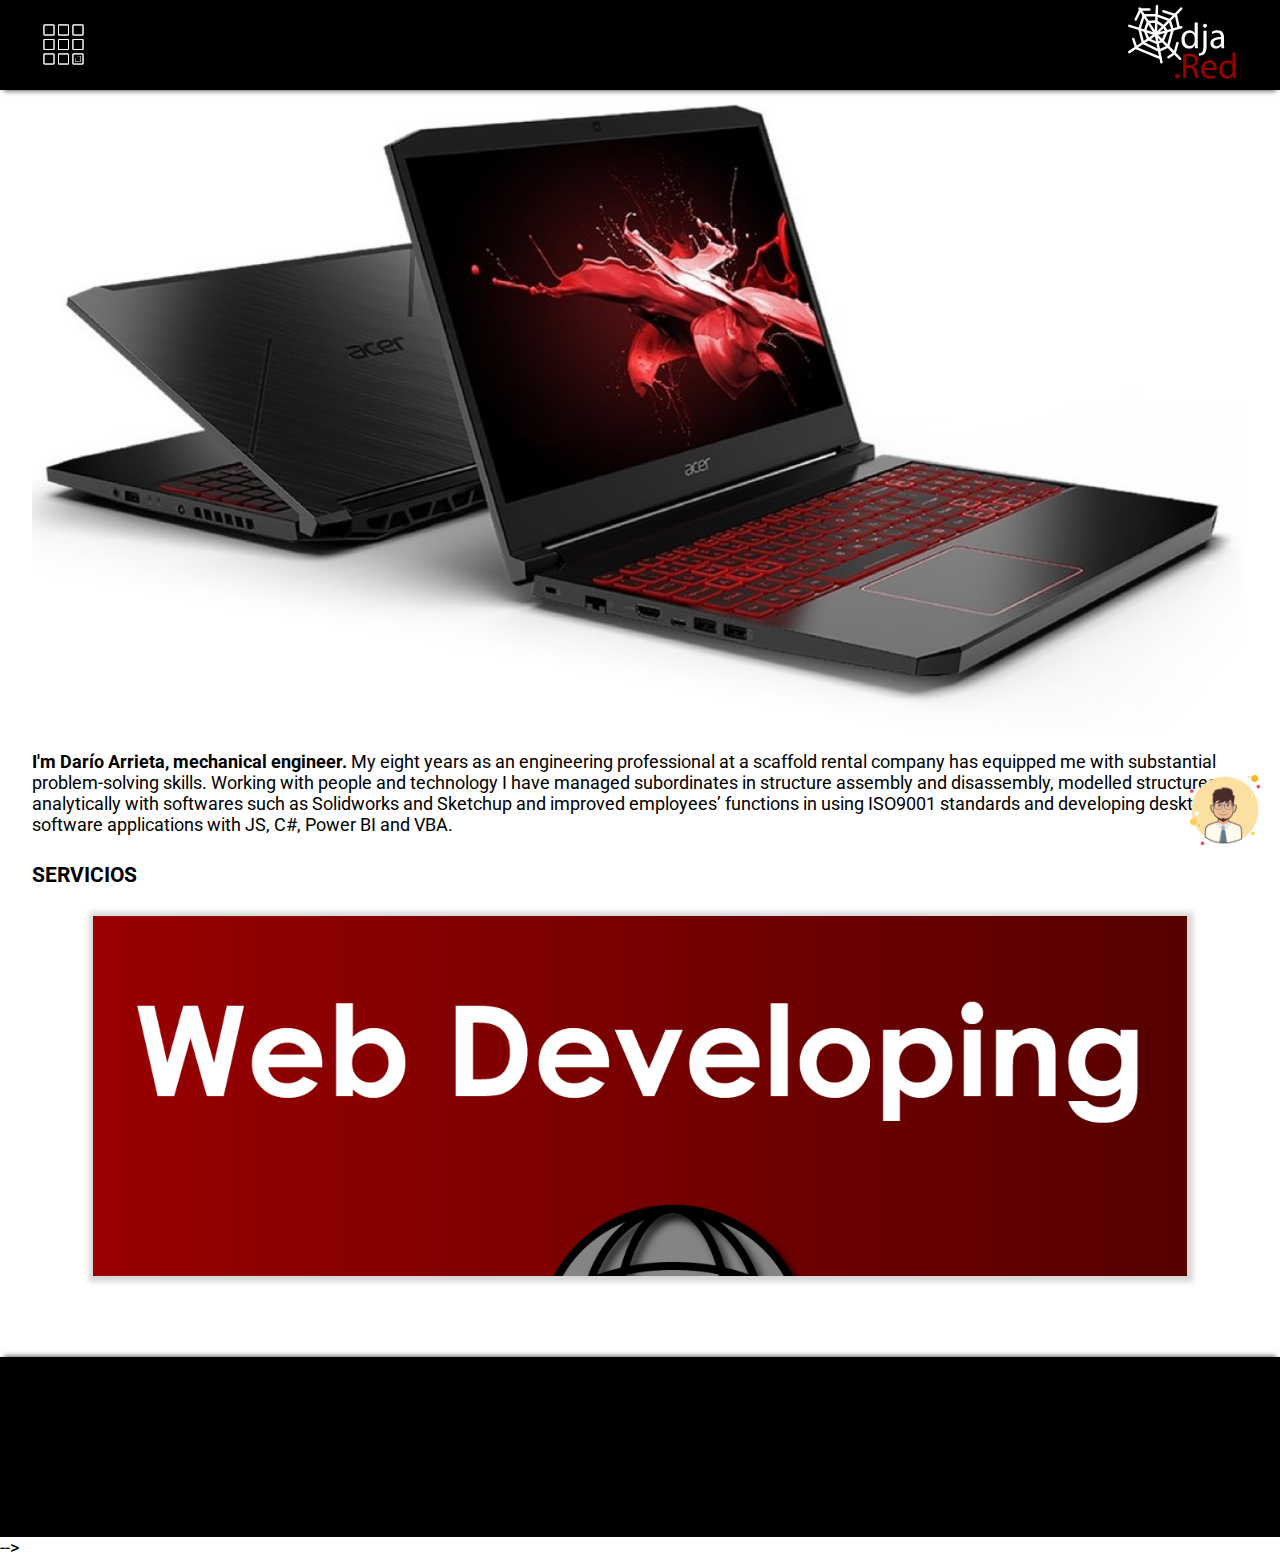
==== index.html @ 8a79e8d4 "me di cuenta que master si esta funcionando bien. Voy a dejar esta hasta aca por ahora" ====
﻿<!DOCTYPE html>
<html lang="en">
<head>
    <meta charset="UTF-8">
    <meta name="viewport" content="width=device-width, initial-scale=1.0">
    <title>Dja.Red</title>
    <!-- favicon -->
    <link rel="shortcut icon" href="favicon.ico" type="image/x-icon">
    <!-- Google Font -->
    <link href="https://fonts.googleapis.com/css2?family=Roboto:ital,wght@0,100;0,300;0,400;0,500;0,700;1,100;1,300;1,400;1,500&display=swap" rel="stylesheet">
    <!-- css -->
    <link rel="stylesheet" href="./css/styles.css">
</head>
<body onmousedown="elemento(event)">
    <header>
        <div class="section">
            <div class="header--menuSandwitch">
                <a id="header--menuSandwitch" href="#"><img id='MenuSandwitch' class='header--menuSandwitch__img' src="./icon/menu_64px.png" alt=""></a>
            </div>
            <div class="header--menuHorizontal">
                <lu class="header--lu">
                    <li class="item"><a href="" >Español</a></li>
                    <li class="item"><a href="" >Certificates</a></li>
                    <li class="item"><a href="" >Services</a></li>
                </lu>
            </div>
            <div class="header--logo">
                <a href="#">
                    <img class='header--logo__img' src="./img/LogoBlack.svg" alt="">
                </a>
            </div>
        </div>
        <div id="menuDesplegable" class="menuDesplegable">
            <lu class="header--lu">
                <li class="menuDesplegable--item"><a href="" >Español</a></li>
                <li class="menuDesplegable--item"><a href="" >Certificates</a></li>
                <li class="menuDesplegable--item"><a href="" >Services</a></li>
                <li class="menuDesplegable--item"><a href="" >Services</a></li>
            </lu>
        </div>
    </header>
    <main>
        <section class="hero">
            <div class='hero--img'>
                <img src="./img/Hero-img.jpg" alt="">
            </div>
            <div class="hero--parrafo">
                <p class="Hero-parrDj right-align">
                    <strong class="flow-text Hero-nameDJ">I'm Darío Arrieta, mechanical engineer. </strong>My eight years as an engineering professional at a scaffold rental company has equipped me with substantial problem-solving skills. Working with people and technology I have managed subordinates in structure assembly and disassembly, modelled structures analytically with softwares such as Solidworks and Sketchup and improved employees’ functions in using ISO9001 standards and developing desktop software applications with JS, C#, Power BI and VBA.
                </p>
            </div>
        </section>

        <div class="services">
            <div class="title">
                <div class="service--title__decoration"></div>
                <h3>SERVICIOS</h3>
                <div class="services--container">
                    <div class="card">
                        <div id='card--principal1' class="card--principal">
                            <img id='card--principal__img' class="card--principal__img" src="./img/1.png" alt="">
                            <p id='card--principal__text' class="card--principal__text">Everything you need for your company. Email, domain, hosting, UX and UI desing and more... Pay per month. </p>
                        </div>
                        <div  class="card--secundario">
                            <span class="card--secundario__title">Web Developing</span>
                            <p id='card--secundario__p' >Don't worrie about what a domain, hosting, branding or UX desing is. You only need to know that Dja.Red is going to do everithing you need until you have an email name@company.com and professional website with 3 changes allowed per month. <br> <br> <strong class="flow-text">Just $100 USD per month.</strong> </p>
                            <br> <a target="_blank" href="http://fallprosystem.com.co/">Ex: Fallpro System</a>
                            <br> <a target="_blank" href="https://djarrieta.github.io/Games-Simon-says/">Ex: Dja Games</a>
                        </div>
                    </div>


                </div>
            </div>
            
        </div>
        <a id="floatingButton" class="floatingButton" href="#"><img id='BotonFlotante' src="./icon/administrator_male_50px.png" alt=""></a>
        <div id="menuFlotante" class="menuFlotante">
            <a target='_blank' href="https://www.linkedin.com/in/dario-jose-arrieta-deavila-ba49307b/">
                <img class='menuFlotante__img' src="./icon/linkedin_60px.png" alt="">
            </a> 
            <a target='_blank' href="https://github.com/Djarrieta/">
                <img class='menuFlotante__img' src="./icon/github_64px.png" alt="">
            </a>
            <a target='_blank' href="https://wa.me/573008718217">
                <img class='menuFlotante__img' src="./icon/whatsapp_80px.png" alt="">
            </a>
        </div>
    </main>

 
    <footer>

    </footer>
    <!-- Local -->
    <script src="/js/js.js"></script>
</body>
</html>


<!-- 
<!DOCTYPE html>
<html lang="es">
    <head>
        <title>Dja.Red</title>
        <!-- avoid letter small on small devices 
        <meta name="viewport" content="width=device-width, initial-scale=1">
        <link rel="shortcut icon" href="/img/FavIcon.svg" type="image/x-icon">
        <meta charset="UTM-8"/>
        <!-- favicon 
        <link rel="shortcut icon" href="favicon.ico" type="image/x-icon">
        <!--Import Google Icon Font
        <link href="https://fonts.googleapis.com/icon?family=Material+Icons" rel="stylesheet">
        <!--CSS  
        <link rel="stylesheet" href="https://cdnjs.cloudflare.com/ajax/libs/materialize/1.0.0/css/materialize.min.css">
        <link rel="stylesheet" href="./css/styles.css">
    </head>
    <body>
        <main container>
            <!-- header 
            <nav class="headerDj black">
                <div class="nav-wrapper container">
                    
                    <a href="https://dja.red/" class="brand-logo right  waves-effect waves-light"><img src="/img/LogoBlack.svg" alt="Logo Dja.Red"></a>
                    <a href="#" data-target="mobile-demo" class="sidenav-trigger left valign-wrapper"><i class="material-icons">menu</i></a>
                    <ul class="ulDj left hide-on-med-and-down">
                        <li><a class="valign-wrapper waves-effect waves-light" href="#">Español</a></li>
                        <li><a class="valign-wrapper waves-effect waves-light" href="#services">Services</a></li>
                        <li><a class="valign-wrapper waves-effect waves-light" target="_blank" href="/pages/certificates.html">Certificates</a></li>
                        <li><a class="valign-wrapper waves-effect waves-light" href="#contact">Contact</a></li>
                        <li><a class="valign-wrapper waves-effect waves-light" target="_blank" href="/docs/CV - Dario 2020 EN.pdf">HV</a></li>
                    </ul>

                </div>  
            </nav>
            <!-- sidebar 
            <ul class="sidenav left" id="mobile-demo">
                <li><a href="#">Español</a></li>
                <li><a href="#services">Services</a></li>
                <li><a target="_blank" href="/pages/certificates.html">Certificates</a></li>
                <li><a href="#contact">Contact</a></li>
                <li><a target="_blank" href="/docs/CV - Dario 2020 EN.pdf">HV</a></li>
            </ul>
            <!--action button
            <div class="fixed-action-btn toolbar">
                <a class="btnDJ btn-floating btn-large">
                <i class="large material-icons">contact_mail</i>
                </a>
                <ul class="black">
                    <!-- GitHub 
                    <li><a target="_blank" href="https://github.com/Djarrieta/" class="btn-floating"><i><img class="btn-ul-DJ" src="/img/github_32px.png" alt="WhatsApp"></i></a></li>
                    <!-- LinkedIn 
                    <li><a target="_blank" href="https://www.linkedin.com/in/dario-jose-arrieta-deavila-ba49307b/" class="btn-floating"><i><img class="btn-ul-DJ" src="/img/linkedin_circled_30px.png" alt="WhatsApp"></i></a></li>
                    <!-- Torre 
                    <li><a target="_blank" href="https://bio.torre.co/es/dariojosearrieta" class="btn-floating"><i><img class="btn-ul-DJ" src="/img/Torre_32px.png" alt="WhatsApp"></i></a></li>
                    <!-- WhatsApp 
                    <li><a target="_blank" href="https://wa.me/573008718217" class="btn-floating"><i><img class="btn-ul-DJ" src="/img/whatsapp_32px.png" alt="WhatsApp"></i></a></li>
                    <!-- back 
                    <li ><a href="#" class="btn-floating"><i class="material-icons">contact_mail</i></a></li>
                </ul>
            </div>
            <!-- hero 
            <div class="container">
                <div class="row section">
                    <div class="col s12 m12 l6 center-aling ">
                        <img class="responsive-img imgDj" src="./img/Hero-img.jpg" alt="">  
                    </div>
                    <div class="col s12 m12 l6 center-aling">
                        <p class="Hero-parrDj right-align">
                            <strong class="flow-text Hero-nameDJ">I'm Darío Arrieta, mechanical engineer.</strong>  <br><br> My eight years as an engineering professional at a scaffold rental company has equipped me with substantial problem-solving skills. Working with people and technology I have managed subordinates in structure assembly and disassembly, modelled structures analytically with softwares such as Solidworks and Sketchup and improved employees’ functions in using ISO9001 standards and developing desktop software applications with JS, C#, Power BI and VBA.
                        </p> 
                    </div>
                </div>
            </div>
            <!-- services 
            <div class="container">
                <blockquote><H4>SERVICES</H4></blockquote>
                <div class="row">
                    <!-- Web Developing 
                    <div class="col s12 m12 l4">
                        <div class="card hoverable">
                            <div class="card-image waves-effect waves-block waves-light">
                              <img class="activator" src="/img/1.png">
                               <p class="container" >Everything you need for your company. Email, domain, hosting, UX and UI desing and more... Pay per month. </p>
                            </div>  
                            <div class="card-content">
                              <p></p>
                            </div>
                            <div class="card-reveal">
                              <span class="card-title grey-text text-darken-4">Web Developing<i class="material-icons right">close</i></span>
                              <p>Don't worrie about what a domain, hosting, branding or UX desing is. You only need to know that Dja.Red is going to do everithing you need until you have an email name@company.com and professional website with 3 changes allowed per month. <br> <br> <strong class="flow-text">Just $100 USD per month.</strong> </p>
                              <br> <a target="_blank" href="http://fallprosystem.com.co/">Ex: Fallpro System</a>
                              <br> <a target="_blank" href="https://djarrieta.github.io/Games-Simon-says/">Ex: Dja Games</a>
                            </div>
                        </div>
                    </div>
                    <!-- Data Analysis 
                    <div class="col s12 m12 l4">
                        <div class="card hoverable">
                            <div class="card-image waves-effect waves-block waves-light">
                              <img class="activator" src="/img/2.png">
                               <p class="container" >Make decitions at time analysing the data of your company anywhere in your phone or laptop. </p>
                            </div>  
                            <div class="card-content">
                              <p></p>
                            </div>
                            <div class="card-reveal">
                              <span class="card-title grey-text text-darken-4">Data Analysis<i class="material-icons right">close</i></span>
                              <p>Make decitions at time analysing the data of your company anywhere in your phone or laptop. Data models by cloud, reports online. You don't need Power BI account, you don't even need to know what Power BI is, you just are going to give us access to your data base, and we will recibe data analysis like <a target="_blank" href="https://app.powerbi.com/view?r=eyJrIjoiMWQwOTg1YjYtZDJiYi00MDIwLTg0ZjUtNTAwNjgxY2JjYmI2IiwidCI6ImExZDY2YTExLTY1YWUtNDkwYy1iNDgzLTViZTM5NjI1NjE1OSJ9">this.</a><br> <br> <strong class="flow-text">Just $100 USD per month per dashboard.</strong> </p>
                              <br> <a target="_blank" href="https://app.powerbi.com/view?r=eyJrIjoiMWQwOTg1YjYtZDJiYi00MDIwLTg0ZjUtNTAwNjgxY2JjYmI2IiwidCI6ImExZDY2YTExLTY1YWUtNDkwYy1iNDgzLTViZTM5NjI1NjE1OSJ9">Ex: Power BI Analysis</a>
                            </div>
                        </div>
                    </div>
                    <!-- Desktop Applications 
                    <div class="col s12 m12 l4">
                        <div class="card hoverable">
                            <div class="card-image waves-effect waves-block waves-light">
                              <img class="activator" src="/img/3.png">
                               <p class="container" >Improve your employees functions by using multi-users, easy to use desktop and not expensives applications.</p>
                            </div>  
                            <div class="card-content">
                              <p></p>
                            </div>
                            <div class="card-reveal">
                                <span class="card-title grey-text text-darken-4">Desktop Applications<i class="material-icons right">close</i></span>
                                <p>Improve your employees functions by using multi-users, easy to use desktop and not expensives applications. <br> <br> <strong class="flow-text">Just $100 USD per month.</strong> </p>
                                <br> <a target="_blank" href="https://www.youtube.com/watch?v=NgOYpthzlAc">Ex: MTTO-SOFT APPLICATION</a>
                            </div>
                        </div>
                    </div>
                </div>
            </div>
        </main>
        <!-- Footer 
        <footer id="contact" class="page-footer grey darken-3 z-depth-2">
            <div class="container">
              <div class="row">
                  <!-- formulario 
                <div class="col l4 s12">
                    <h5 class="white-text">Let's do something together!</h5>

                </div>
                <!-- Contacto 
                <div class="col l6 offset-l2 s12">
                    <h5 class="white-text">Contact</h5>
                    <div class="row">
                        <div class="col s6">
                            <a target="_blank" href="https://wa.me/573008718217" ><i class="valign-wrapper white-text"><img class="btn-ul-DJ" src="/img/whatsapp_32px.png" alt="Telefono">(+57)300 871 8217</i></a>
                        </div>
                        <div class="col s6">
                            <a target="_blank" href="https://github.com/Djarrieta/"><i class="valign-wrapper white-text"><img class="btn-ul-DJ" src="/img/github_32px.png" alt="GitHub">GItHub</i></a>
                        </div>
                        <div class="col s6">
                            <a target="_blank" href="https://www.linkedin.com/in/dario-jose-arrieta-deavila-ba49307b/"><i class="valign-wrapper white-text"><img class="btn-ul-DJ" src="/img/linkedin_circled_30px.png" alt="LinkedIn">LinkedIn</i></a>
                        </div>
                        <div class="col s6">
                            <a target="_blank" href="https://bio.torre.co/es/dariojosearrieta"><i class="valign-wrapper white-text"><img class="btn-ul-DJ" src="/img/Torre_32px.png" alt="Torre.co">Torre.co</i></a></div>
                        <div class="col s6">
                            <a target="_blank" href="https://www.instagram.com/djarrietad/"><i class="valign-wrapper white-text"><img class="btn-ul-DJ" src="/img/instagram_old_26px.png" alt="Instagram">Instagram</i></a>
                        </div>
                        <div class="col s6">
                            <a target="_blank" href="https://twitter.com/DaroArrieta1"><i class="valign-wrapper white-text"><img class="btn-ul-DJ" src="/img/twitter_26px.png" alt="Twitter">Twitter</i></a></div>
                        <div class="col s6">
                            <a target="_blank" href="https://www.facebook.com/Djarrieta"><i class="valign-wrapper white-text"><img class="btn-ul-DJ" src="/img/facebook_old_32px.png" alt="Facebook">Facebook</i></a>
                        </div>
                        <div class="col s6">
                            <a target="_blank" href="https://www.youtube.com/channel/UC6nZdwHrNtNUeKUFjqcB-1Q?view_as=subscriber"><i class="valign-wrapper white-text"><img class="btn-ul-DJ" src="/img/YouTube_30px.png" alt="Youtube">YouTube</i></a>
                        </div>
                    </div>
                </div>
              </div>    
            </div>
            <div class="footer-copyright black">
              <div class="container">
              © 2020 Dja.Red. All rights reserved.
              </div>
            </div>
        </footer>
        <!-- Materialize Compiled and minified JavaScript 
        <script src="https://cdnjs.cloudflare.com/ajax/libs/materialize/1.0.0/js/materialize.min.js"></script>
        <!-- https://www.smtpjs.com/ 
        <script src="https://smtpjs.com/v3/smtp.js"></script>
        <!-- sweet alert 
        <script src="https://unpkg.com/sweetalert/dist/sweetalert.min.js"></script>
        <!-- Local 
        <script src="/js/js.js"></script>
        <!-- jquery 
        <script type="text/javascript" src="https://code.jquery.com/jquery-3.2.1.min.js"></script>
    </body>
</html>

-->





 -->
---- css/styles.css ----
body {
    display: flex;
    min-height: 100vh;
    flex-direction: column;
    padding: 0;
    margin: 0;
    background-color: rg b(230, 230, 230);
    font-family: 'Roboto', sans-serif;
    font-size: 2vh;
    overflow-x: hidden;
}
main{
    display: flex;
    flex-direction: column;
    flex: 1 0 auto;
    width: 100vw;
    align-items: center;
}
footer{
    height: 20vh;
    width: 100vw;
    background-color: black;
    box-shadow: 0px -5px 5px -4px rgba(89,89,89,1);
}
header{
    height:10vh;
    background-color: black;
    display: flex;
    justify-content: center;
    box-shadow: 0px 5px 5px -4px rgba(89,89,89,1);
}
.section{
    width: 95%;
    height: 100%;
    display: flex;
    justify-content: space-between;
}
.header--menuSandwitch{
    height: inherit;
    transform: rotate(-180deg);
}
.header--menuSandwitch a {
    height: inherit;
    display: flex;
    align-items: center;
}
.header--menuSandwitch__img{
    height: 70%;
}
.header--languaje{
    color: white;
    display: flex;
    align-items: center;
}
.header--menuHorizontal{
    display: none;
}
.header--logo{
    height: inherit;
}
.header--logo a{
    height: inherit;
}
.header--logo__img{
    height: 90%;
}
.header--lu{
    list-style: none;
}
.header--lu li a{
    text-decoration: none;
    color: rgb(221, 221, 221);;
}
/* ANIMACION LATERAL */
    .menuDesplegable{
        position: absolute;
        top: 10vh;
        left: -100vw;
        background-image: linear-gradient(to right,rgba(70, 5, 5, 0.9),rgba(102, 0, 0, 0.9));
        /*background-color: rgba(155,0,0,0.9);*/
        padding: 10px;
        font-size: 3vh;
        transition: 0.5s;
        height: auto;
        box-shadow: 0px 25px 0px -20px rgba(89,89,89,1);
    }
    .menuDesplegable--item{
        border-bottom:0.1vh solid rgba(102, 0, 0, 0.9);
        height: 6vh;
        display: flex;
        align-items: center;
    }
    .menuDesplegableShow{
        left: 0;
        transition: 0.5s;
    }
/*ANIMACION BOTON FLOTANTE*/
    .floatingButton{
        position: fixed;
        bottom: 5vh;
        right: 10px;
        display: flex;
        z-index: 1;
    }
    .floatingButton img {
        width: 10vh;
    }
    .floatingButtonHide{
        display: none;
    }
    .menuFlotante{
        height: 8vh;
        width: 100vw;
        position: fixed;
        background-color: black;
        bottom: 5vh;
        left: 100vw;
        transition: 0.5s;
        display: flex;
        align-items: center;
        justify-content: space-around;
    }
    .menuFlotanteShow{
        left: 0;
        transition: 0.5s;
    }
    .menuFlotante a{
        height: inherit;
    }
    .menuFlotante__img{
        height: 90%;
    }
/**/
.hero{
    padding-top: 1vh;
    width: 95vw;
}
.hero--img{
    width: 100%;
    height: 50%;
}
.hero--img img{
    width: 100%;
}
.hero--parrafo{
    width: 100%;
}
.services{
    padding-top: 1vh;
    width: 95vw;
    height: 55vh;
}
.title{
    display: flex;
    flex-direction: column;
    
}
.title h3{
    height: 3vh;
    margin: 0;
    width: 95vw;
}
.service--title__decoration{
    width: .5vw;
    background-color: rgb(102, 0, 0);
    margin-right: 1vw;
}
.services--container{
    width: 95vw;
    display: flex;
    justify-content: center;
    padding-top: 3vh;
}
.card{
    width: 90%;
    box-shadow:  1px 1px 5px 5px rgba(125,125,125,.3);
    overflow: hidden;
    height: 40vh;
    margin: 0 3vh;
}
.card img{
    width: 100%;
}
.card--principal{
    height: 50vh;
    display: block;
    text-align: center;
    overflow: hidden;
}
.card--secundario{
    padding: 3vh 3vw;
    text-align: center;
}
.hideCard--principal{
    height:0;
    transition: 1s;
}
.services--container{
    display: flex;
    flex-direction: column;
    align-items: center;
}
.card--secundario__title{
    font-size: 5vh;
}
.card--secundario p{
    font-size: 2vh; 
}
.card--secundario strong{
    font-size: 3vh; 
}
---- css/styles.css ----
body {
    display: flex;
    min-height: 100vh;
    flex-direction: column;
    padding: 0;
    margin: 0;
    background-color: rg b(230, 230, 230);
    font-family: 'Roboto', sans-serif;
    font-size: 2vh;
    overflow-x: hidden;
}
main{
    display: flex;
    flex-direction: column;
    flex: 1 0 auto;
    width: 100vw;
    align-items: center;
}
footer{
    height: 20vh;
    width: 100vw;
    background-color: black;
    box-shadow: 0px -5px 5px -4px rgba(89,89,89,1);
}
header{
    height:10vh;
    background-color: black;
    display: flex;
    justify-content: center;
    box-shadow: 0px 5px 5px -4px rgba(89,89,89,1);
}
.section{
    width: 95%;
    height: 100%;
    display: flex;
    justify-content: space-between;
}
.header--menuSandwitch{
    height: inherit;
    transform: rotate(-180deg);
}
.header--menuSandwitch a {
    height: inherit;
    display: flex;
    align-items: center;
}
.header--menuSandwitch__img{
    height: 70%;
}
.header--languaje{
    color: white;
    display: flex;
    align-items: center;
}
.header--menuHorizontal{
    display: none;
}
.header--logo{
    height: inherit;
}
.header--logo a{
    height: inherit;
}
.header--logo__img{
    height: 90%;
}
.header--lu{
    list-style: none;
}
.header--lu li a{
    text-decoration: none;
    color: rgb(221, 221, 221);;
}
/* ANIMACION LATERAL */
    .menuDesplegable{
        position: absolute;
        top: 10vh;
        left: -100vw;
        background-image: linear-gradient(to right,rgba(70, 5, 5, 0.9),rgba(102, 0, 0, 0.9));
        /*background-color: rgba(155,0,0,0.9);*/
        padding: 10px;
        font-size: 3vh;
        transition: 0.5s;
        height: auto;
        box-shadow: 0px 25px 0px -20px rgba(89,89,89,1);
    }
    .menuDesplegable--item{
        border-bottom:0.1vh solid rgba(102, 0, 0, 0.9);
        height: 6vh;
        display: flex;
        align-items: center;
    }
    .menuDesplegableShow{
        left: 0;
        transition: 0.5s;
    }
/*ANIMACION BOTON FLOTANTE*/
    .floatingButton{
        position: fixed;
        bottom: 5vh;
        right: 10px;
        display: flex;
        z-index: 1;
    }
    .floatingButton img {
        width: 10vh;
    }
    .floatingButtonHide{
        display: none;
    }
    .menuFlotante{
        height: 8vh;
        width: 100vw;
        position: fixed;
        background-color: black;
        bottom: 5vh;
        left: 100vw;
        transition: 0.5s;
        display: flex;
        align-items: center;
        justify-content: space-around;
    }
    .menuFlotanteShow{
        left: 0;
        transition: 0.5s;
    }
    .menuFlotante a{
        height: inherit;
    }
    .menuFlotante__img{
        height: 90%;
    }
/**/
.hero{
    padding-top: 1vh;
    width: 95vw;
}
.hero--img{
    width: 100%;
    height: 50%;
}
.hero--img img{
    width: 100%;
}
.hero--parrafo{
    width: 100%;
}
.services{
    padding-top: 1vh;
    width: 95vw;
    height: 55vh;
}
.title{
    display: flex;
    flex-direction: column;
    
}
.title h3{
    height: 3vh;
    margin: 0;
    width: 95vw;
}
.service--title__decoration{
    width: .5vw;
    background-color: rgb(102, 0, 0);
    margin-right: 1vw;
}
.services--container{
    width: 95vw;
    display: flex;
    justify-content: center;
    padding-top: 3vh;
}
.card{
    width: 90%;
    box-shadow:  1px 1px 5px 5px rgba(125,125,125,.3);
    overflow: hidden;
    height: 40vh;
    margin: 0 3vh;
}
.card img{
    width: 100%;
}
.card--principal{
    height: 50vh;
    display: block;
    text-align: center;
    overflow: hidden;
}
.card--secundario{
    padding: 3vh 3vw;
    text-align: center;
}
.hideCard--principal{
    height:0;
    transition: 1s;
}
.services--container{
    display: flex;
    flex-direction: column;
    align-items: center;
}
.card--secundario__title{
    font-size: 5vh;
}
.card--secundario p{
    font-size: 2vh; 
}
.card--secundario strong{
    font-size: 3vh; 
}
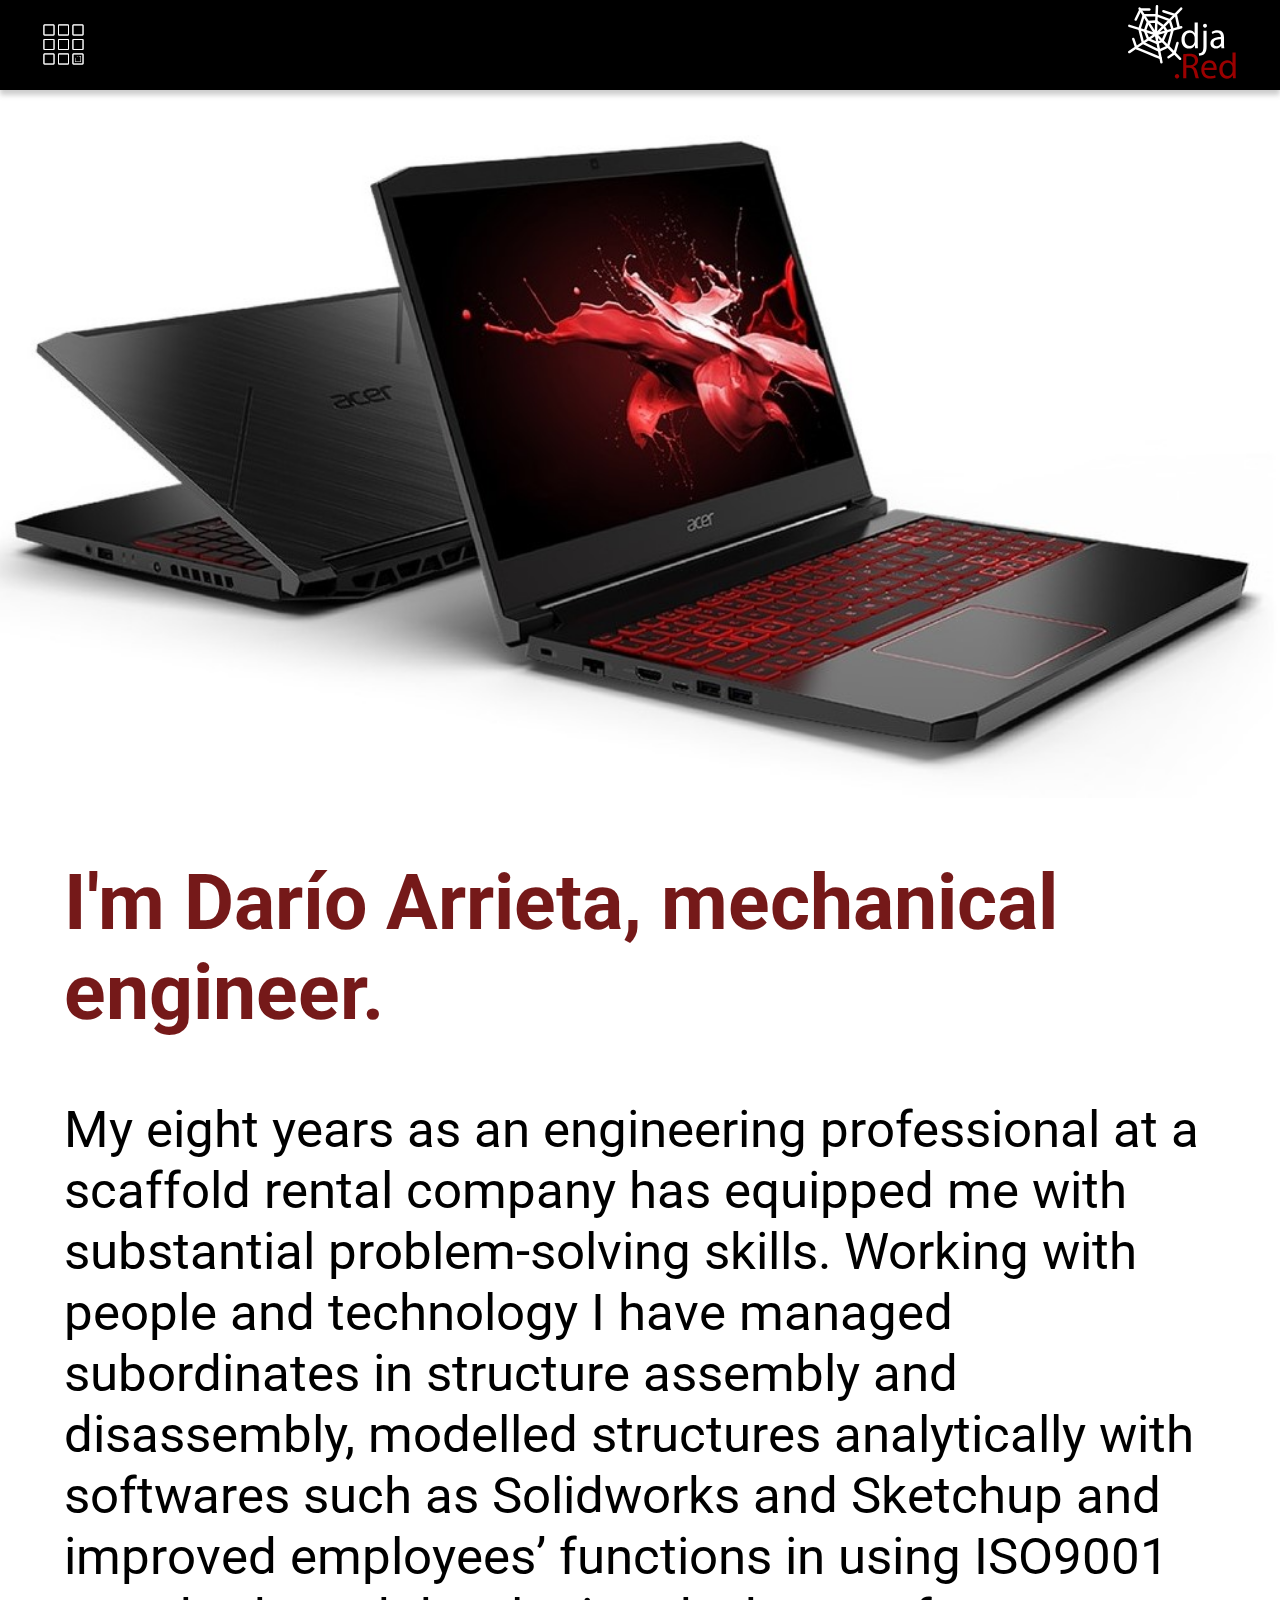
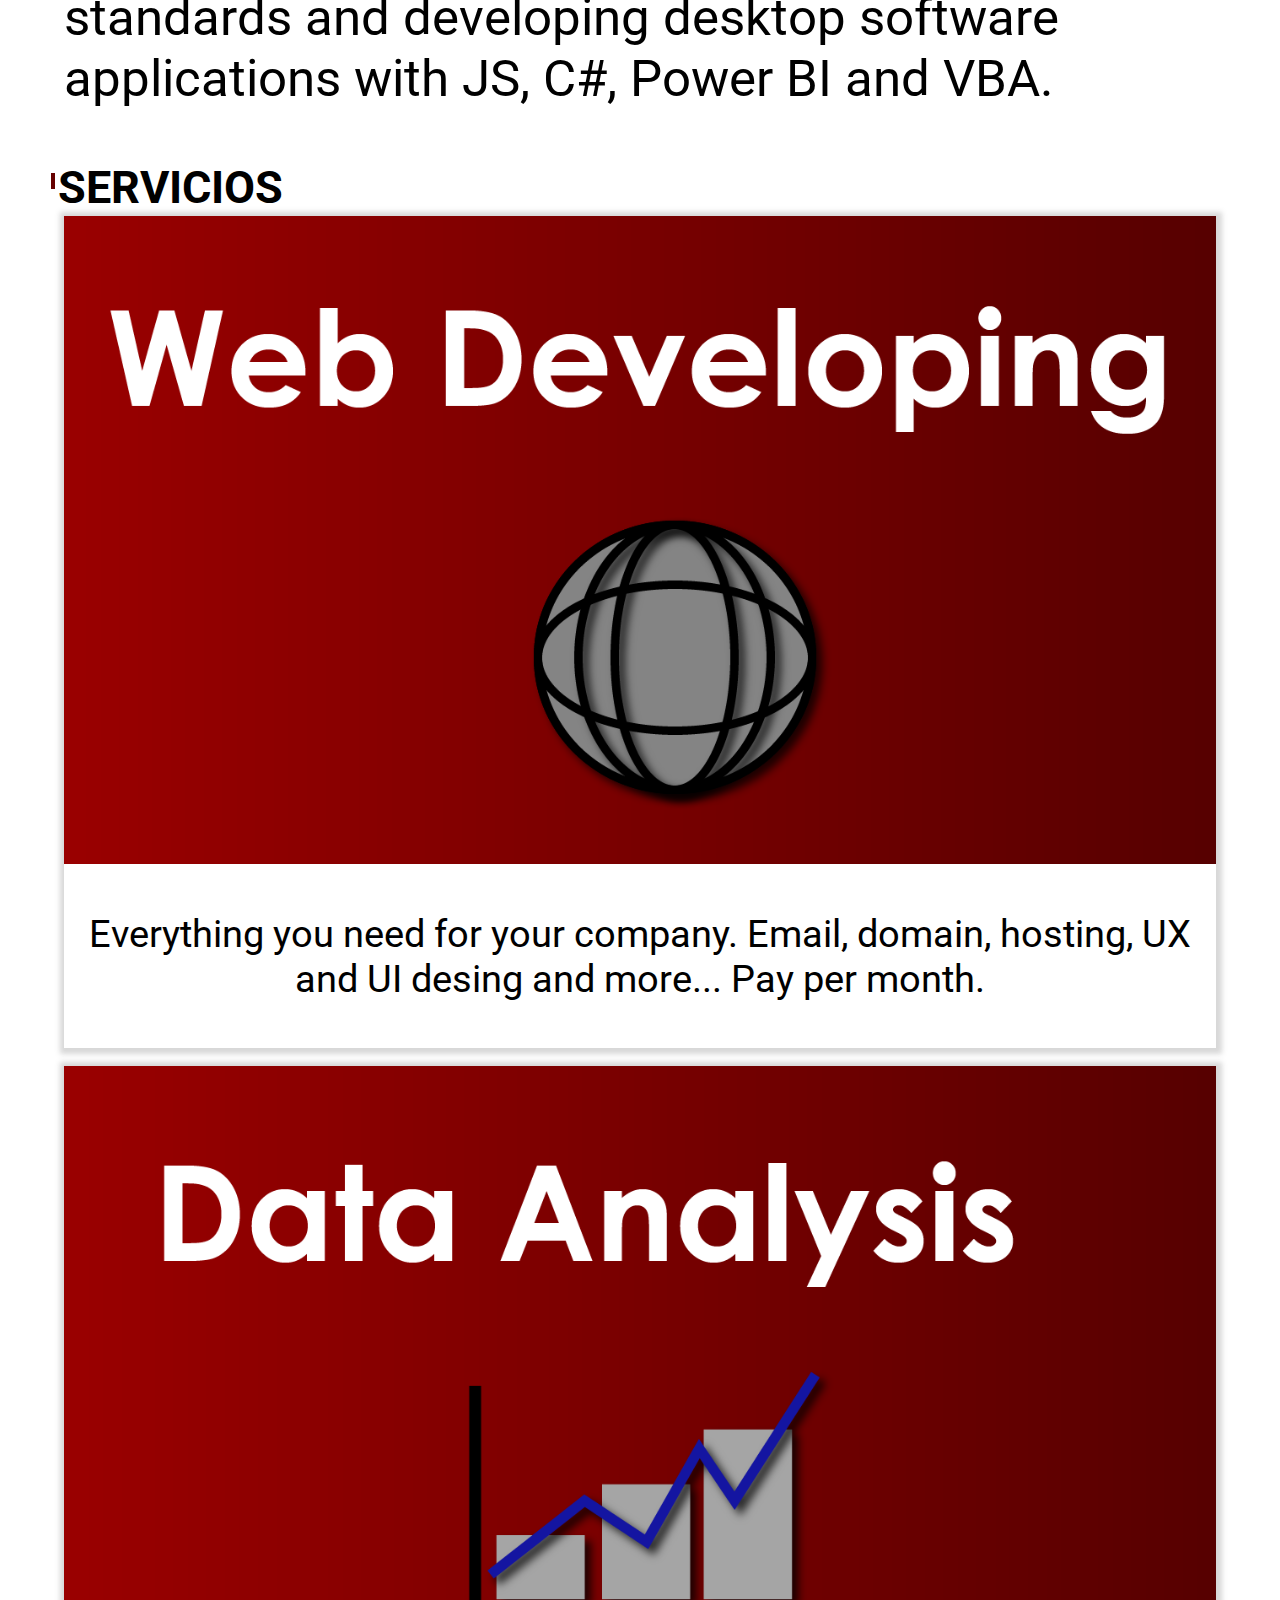
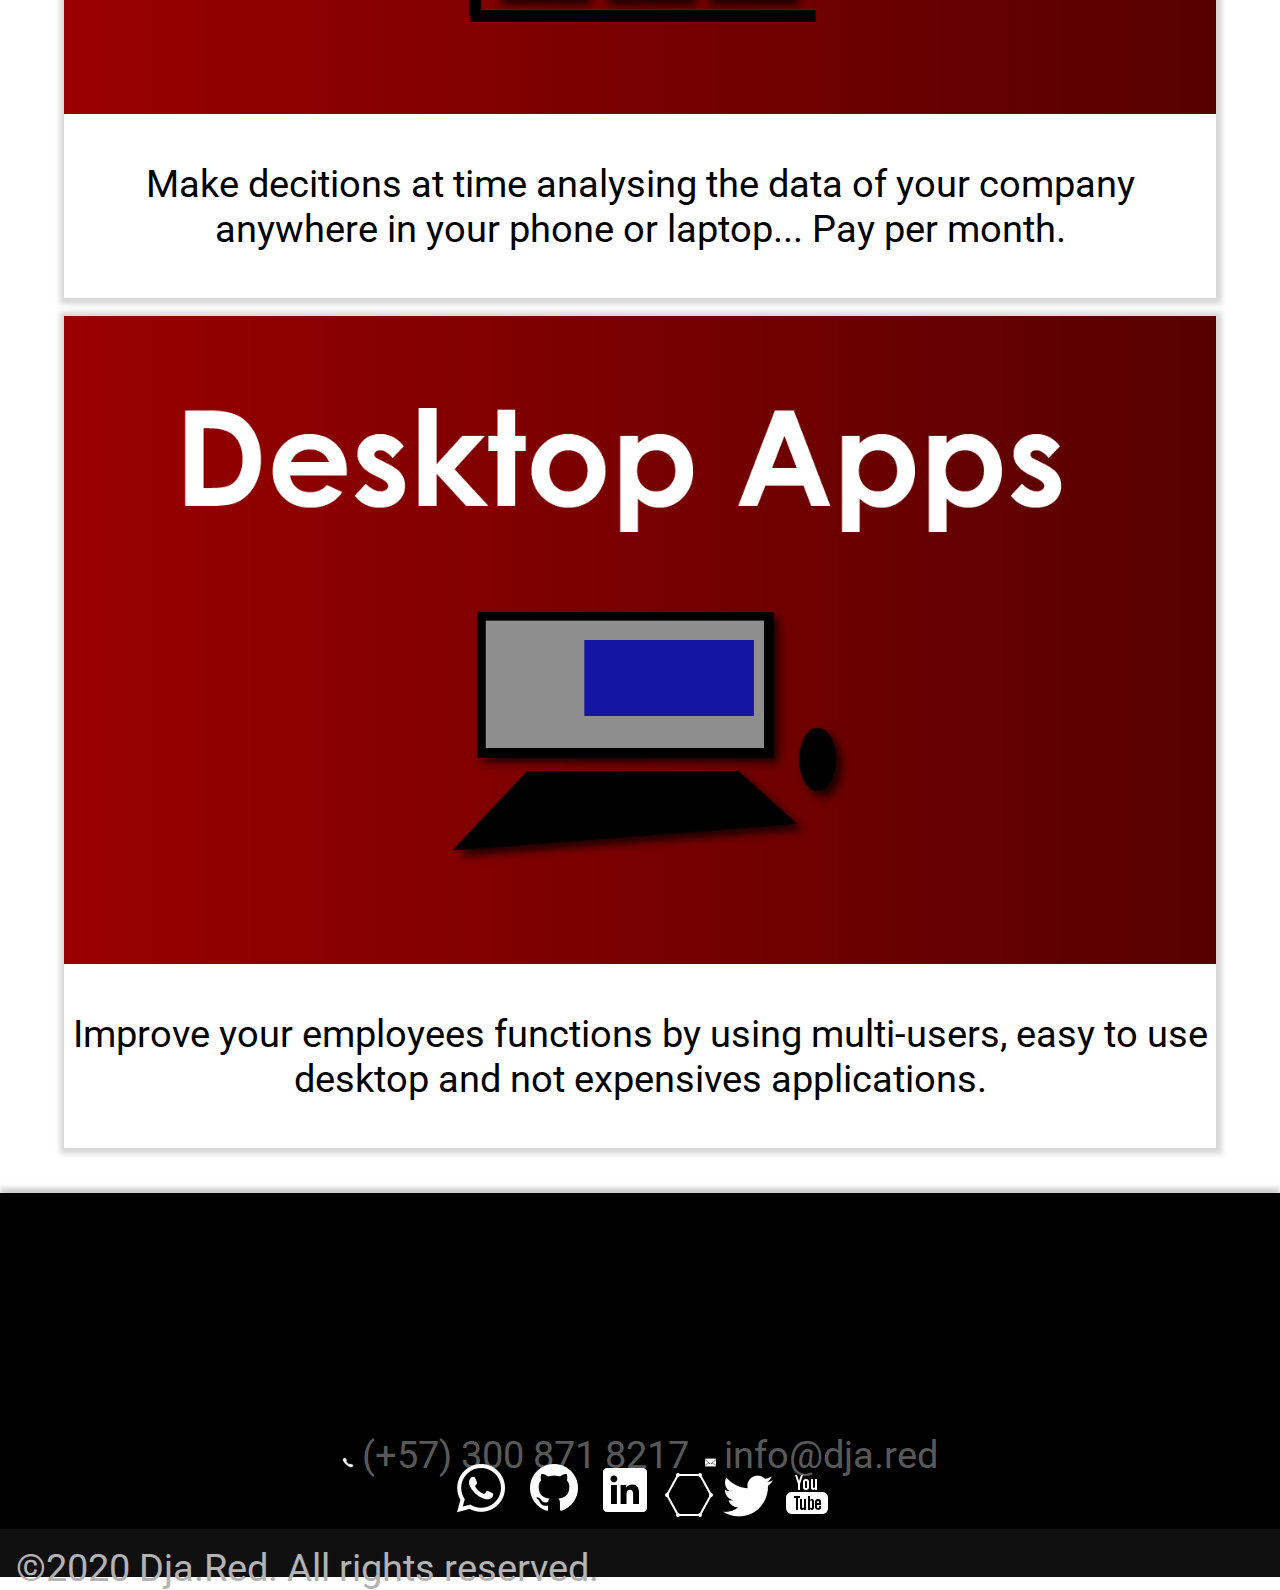
==== commit dc12e2e5: "Se organizó la página para móviles. Falta agregar configuraciones para pantallas grandes y web." ====
--- a/index.html
+++ b/index.html
@@ -6,9 +6,9 @@
     <title>Dja.Red</title>
     <!-- favicon -->
     <link rel="shortcut icon" href="favicon.ico" type="image/x-icon">
-    <!-- Google Font -->
+    <!-- Google Font  -->
     <link href="https://fonts.googleapis.com/css2?family=Roboto:ital,wght@0,100;0,300;0,400;0,500;0,700;1,100;1,300;1,400;1,500&display=swap" rel="stylesheet">
-    <!-- css -->
+    <!-- css  -->
     <link rel="stylesheet" href="./css/styles.css">
 </head>
 <body onmousedown="elemento(event)">
@@ -39,61 +39,87 @@
             </lu>
         </div>
     </header>
-    <main>
-        <section class="hero">
-            <div class='hero--img'>
-                <img src="./img/Hero-img.jpg" alt="">
-            </div>
-            <div class="hero--parrafo">
-                <p class="Hero-parrDj right-align">
-                    <strong class="flow-text Hero-nameDJ">I'm Darío Arrieta, mechanical engineer. </strong>My eight years as an engineering professional at a scaffold rental company has equipped me with substantial problem-solving skills. Working with people and technology I have managed subordinates in structure assembly and disassembly, modelled structures analytically with softwares such as Solidworks and Sketchup and improved employees’ functions in using ISO9001 standards and developing desktop software applications with JS, C#, Power BI and VBA.
-                </p>
-            </div>
-        </section>
-
-        <div class="services">
-            <div class="title">
-                <div class="service--title__decoration"></div>
-                <h3>SERVICIOS</h3>
-                <div class="services--container">
-                    <div class="card">
-                        <div id='card--principal1' class="card--principal">
-                            <img id='card--principal__img' class="card--principal__img" src="./img/1.png" alt="">
-                            <p id='card--principal__text' class="card--principal__text">Everything you need for your company. Email, domain, hosting, UX and UI desing and more... Pay per month. </p>
-                        </div>
-                        <div  class="card--secundario">
-                            <span class="card--secundario__title">Web Developing</span>
-                            <p id='card--secundario__p' >Don't worrie about what a domain, hosting, branding or UX desing is. You only need to know that Dja.Red is going to do everithing you need until you have an email name@company.com and professional website with 3 changes allowed per month. <br> <br> <strong class="flow-text">Just $100 USD per month.</strong> </p>
-                            <br> <a target="_blank" href="http://fallprosystem.com.co/">Ex: Fallpro System</a>
-                            <br> <a target="_blank" href="https://djarrieta.github.io/Games-Simon-says/">Ex: Dja Games</a>
-                        </div>
-                    </div>
-
-
-                </div>
-            </div>
-            
-        </div>
-        <a id="floatingButton" class="floatingButton" href="#"><img id='BotonFlotante' src="./icon/administrator_male_50px.png" alt=""></a>
-        <div id="menuFlotante" class="menuFlotante">
-            <a target='_blank' href="https://www.linkedin.com/in/dario-jose-arrieta-deavila-ba49307b/">
-                <img class='menuFlotante__img' src="./icon/linkedin_60px.png" alt="">
-            </a> 
-            <a target='_blank' href="https://github.com/Djarrieta/">
-                <img class='menuFlotante__img' src="./icon/github_64px.png" alt="">
-            </a>
-            <a target='_blank' href="https://wa.me/573008718217">
-                <img class='menuFlotante__img' src="./icon/whatsapp_80px.png" alt="">
-            </a>
-        </div>
-    </main>
-
- 
+    <section class="hero">
+        <div class='hero--img'>
+            <img src="./img/Hero-img.jpg" alt="">
+        </div>
+        <div class="hero--parrafo">
+            <p class="Hero-parrDj right-align">
+                <strong class="Hero-nameDJ">I'm Darío Arrieta, mechanical engineer. </strong> <br><br> My eight years as an engineering professional at a scaffold rental company has equipped me with substantial problem-solving skills. Working with people and technology I have managed subordinates in structure assembly and disassembly, modelled structures analytically with softwares such as Solidworks and Sketchup and improved employees’ functions in using ISO9001 standards and developing desktop software applications with JS, C#, Power BI and VBA.
+            </p>
+        </div>
+    </section>
+
+    <div class="title">
+        <div class="service--title__decoration"></div>
+        <h3>SERVICIOS</h3>
+    </div> 
+    <div class="services--container">
+        <div class="card">
+            <div id='card--principal1' class="card--principal">
+                <img id='card--principal1__img' class="card--principal__img" src="./img/1.png" alt="">
+                <p id='card--principal1__text' class="card--principal__text">Everything you need for your company. Email, domain, hosting, UX and UI desing and more... Pay per month. </p>
+            </div>
+            <div  id="card--secundario1" class="card--secundario">
+                <span class="card--secundario__title">Web Developing</span>
+                <p id='card--secundario1__p' class="card--secundario__p">Don't worrie about what a domain, hosting, branding or UX desing is. You only need to know that Dja.Red is going to do everithing you need until you have an email name@company.com and professional website with 3 changes allowed per month.    <br> <strong>Just $100 USD per month.</strong> </p>
+                <a target="_blank" href="http://fallprosystem.com.co/">Ex: Fallpro System</a> 
+                <a target="_blank" href="https://djarrieta.github.io/Games-Simon-says/">Ex: Dja Games</a>
+            </div>
+        </div>
+        <div class="card">
+            <div id='card--principal2' class="card--principal">
+                <img id='card--principal2__img' class="card--principal__img" src="./img/2.png" alt="">
+                <p id='card--principal2__text' class="card--principal__text">Make decitions at time analysing the data of your company anywhere in your phone or laptop... Pay per month. </p>
+            </div>
+            <div  id="card--secundario" class="card--secundario">
+                <span class="card--secundario__title">Data Analysis</span>
+                <p id='card--secundario2__p'  class="card--secundario__p">Make decitions at time analysing the data of your company anywhere in your phone or laptop. Data models by cloud, reports online. You don't need Power BI account, you don't even need to know what Power BI is, you just are going to give us access to your data base, and we will recibe data analysis like <a target="_blank" href="https://app.powerbi.com/view?r=eyJrIjoiMWQwOTg1YjYtZDJiYi00MDIwLTg0ZjUtNTAwNjgxY2JjYmI2IiwidCI6ImExZDY2YTExLTY1YWUtNDkwYy1iNDgzLTViZTM5NjI1NjE1OSJ9">this. </a> <br> <strong> Just $100 USD per month.</strong> </p>
+                <br> <a target="_blank" href="https://app.powerbi.com/view?r=eyJrIjoiMWQwOTg1YjYtZDJiYi00MDIwLTg0ZjUtNTAwNjgxY2JjYmI2IiwidCI6ImExZDY2YTExLTY1YWUtNDkwYy1iNDgzLTViZTM5NjI1NjE1OSJ9">Ex: Online Report</a>
+            </div>
+        </div>
+        <div class="card">
+            <div id='card--principal3' class="card--principal">
+                <img id='card--principal3__img' class="card--principal__img" src="./img/3.png" alt="">
+                <p id='card--principal3__text' class="card--principal__text">Improve your employees functions by using multi-users, easy to use desktop and not expensives applications. </p>
+            </div>
+            <div  id="card--secundario" class="card--secundario">
+                <span class="card--secundario__title">Desktop Applications</span>
+                <p id='card--secundario3__p'  class="card--secundario__p">Improve your employees functions by using multi-users, easy to use desktop and not expensives applications.  <br><br> <strong class="flow-text">Pay per month.</strong> </p>
+                <br> <a target="_blank" href="https://www.youtube.com/watch?v=NgOYpthzlAc">Ex: Fallpro System</a>
+            </div>
+        </div>
+    </div>
     <footer>
-
+        <div class="PrincipalContact">
+            <p><img src="./icon/phone_50px.png" alt="">(+57) 300 871 8217</p>
+            <p><img src="./icon/secured_letter_50px.png" alt="">info@dja.red</p>
+        </div>
+        <div class="SecundaryContact">
+            <a target="_blank" href="https://wa.me/573008718217" ><img  src="/icon/whatsapp_80px.png" alt="WhatsApp"></a>
+            <a target="_blank" href="https://github.com/Djarrieta/" ><img src="/icon/github_64px.png" alt="GitHub"></a>
+            <a target="_blank" href="https://www.linkedin.com/in/dario-jose-arrieta-deavila-ba49307b/" ><img src="/icon/linkedin_60px.png" alt="LinkedIn"></a>
+            <a target="_blank" href="https://bio.torre.co/es/dariojosearrieta" ><img src="/icon/hexagon_50px.png" alt="Torre"></a>
+            <a target="_blank" href="https://twitter.com/DaroArrieta1" ><img src="/icon/twitter_50px.png" alt="Twitter"></a>
+            <a target="_blank" href="https://www.youtube.com/channel/UC6nZdwHrNtNUeKUFjqcB-1Q?view_as=subscriber" ><img src="/icon/youtube_50px.png" alt="YouTube"></a> 
+        </div>
+        <div class="footer--CopyRight">
+            <span>©2020 Dja.Red. All rights reserved.</span>
+        </div>
     </footer>
-    <!-- Local -->
-    <script src="/js/js.js"></script>
+<!--     <a id="floatingButton" class="floatingButton" href="#"><img id='BotonFlotante' src="./icon/administrator_male_50px.png" alt=""></a>
+    <div id="menuFlotante" class="menuFlotante">
+        <a target='_blank' href="https://www.linkedin.com/in/dario-jose-arrieta-deavila-ba49307b/">
+            <img class='menuFlotante__img' src="./icon/linkedin_60px.png" alt="">
+        </a> 
+        <a target='_blank' href="https://github.com/Djarrieta/">
+            <img class='menuFlotante__img' src="./icon/github_64px.png" alt="">
+        </a>
+        <a target='_blank' href="https://wa.me/573008718217">
+            <img class='menuFlotante__img' src="./icon/whatsapp_80px.png" alt="">
+        </a>
+    </div> -->
+    <script src="/js/js.js"></script> 
 </body>
 </html>
 
@@ -289,10 +315,3 @@
     </body>
 </html>
 
--->
-
-
-
-
-
- -->
--- a/css/styles.css
+++ b/css/styles.css
@@ -1,33 +1,53 @@
 body {
     display: flex;
-    min-height: 100vh;
     flex-direction: column;
     padding: 0;
     margin: 0;
-    background-color: rg b(230, 230, 230);
     font-family: 'Roboto', sans-serif;
-    font-size: 2vh;
-    overflow-x: hidden;
-}
-main{
-    display: flex;
-    flex-direction: column;
-    flex: 1 0 auto;
-    width: 100vw;
-    align-items: center;
+    font-size: 3vw;
 }
 footer{
-    height: 20vh;
+    height: 30vw;
     width: 100vw;
     background-color: black;
-    box-shadow: 0px -5px 5px -4px rgba(89,89,89,1);
+    box-shadow: 0px -5px 5px 0px rgba(89,89,89,.3); 
+    display: flex;
+    flex-direction: column;
+    justify-content: flex-end;
+    font-size: 3vw;
+}
+.footer--CopyRight{
+    height: 1rem;
+    background-color: rgb(17, 16, 16);
+    color: rgb(179, 179, 179);  
+    padding: 1rem;
+}
+.PrincipalContact{
+    color: rgba(89,89,89,1);
+    display: flex;
+    justify-content: center;
+}
+.PrincipalContact p {
+    height: 1rem;
+    margin:0.5rem;
+}
+.PrincipalContact p img{
+    height: 0.7rem;
+    margin-right: 0.5rem;
+}
+.SecundaryContact{
+    display: inline;
+    text-align: center;
+}
+.SecundaryContact a img{
+
 }
 header{
     height:10vh;
     background-color: black;
     display: flex;
     justify-content: center;
-    box-shadow: 0px 5px 5px -4px rgba(89,89,89,1);
+    box-shadow: 0px 5px 5px 0px rgba(89,89,89,.3);
 }
 .section{
     width: 95%;
@@ -97,7 +117,7 @@
 /*ANIMACION BOTON FLOTANTE*/
     .floatingButton{
         position: fixed;
-        bottom: 5vh;
+        bottom: 0vh;
         right: 10px;
         display: flex;
         z-index: 1;
@@ -113,7 +133,7 @@
         width: 100vw;
         position: fixed;
         background-color: black;
-        bottom: 5vh;
+        bottom: 0vh;
         left: 100vw;
         transition: 0.5s;
         display: flex;
@@ -132,8 +152,10 @@
     }
 /**/
 .hero{
-    padding-top: 1vh;
-    width: 95vw;
+    padding: 1vh 0 0 0;
+    width: 100VW;
+    align-content: center;
+    margin-top: 4vh;
 }
 .hero--img{
     width: 100%;
@@ -143,7 +165,13 @@
     width: 100%;
 }
 .hero--parrafo{
-    width: 100%;
+    width: 90%;
+    margin: 0 5%;
+    font-size: 4vw;
+}
+.Hero-nameDJ{
+    color: rgba(102, 0, 0, 0.9);
+    font-size: 6vw;
 }
 .services{
     padding-top: 1vh;
@@ -152,8 +180,8 @@
 }
 .title{
     display: flex;
-    flex-direction: column;
-    
+    flex-direction: row;
+    align-items: center;
 }
 .title h3{
     height: 3vh;
@@ -161,36 +189,50 @@
     width: 95vw;
 }
 .service--title__decoration{
-    width: .5vw;
+    width: 0.25rem;
+    height: 1rem;
     background-color: rgb(102, 0, 0);
-    margin-right: 1vw;
+    margin: 1vw 0 0 4vw;
 }
 .services--container{
-    width: 95vw;
     display: flex;
     justify-content: center;
-    padding-top: 3vh;
+    padding-top: 1vh;
+    margin-bottom: 5vh;
+}
+h3{
+    padding-left: 3px;
 }
 .card{
     width: 90%;
     box-shadow:  1px 1px 5px 5px rgba(125,125,125,.3);
     overflow: hidden;
-    height: 40vh;
+    height: 65vw;
     margin: 0 3vh;
+    margin-top: 2vh;
 }
 .card img{
     width: 100%;
 }
 .card--principal{
-    height: 50vh;
+    height: 65vw;
     display: block;
     text-align: center;
     overflow: hidden;
 }
+.card--principal__text{
+    padding: 0 0.5rem;
+    font-size: 3vw;
+}
 .card--secundario{
-    padding: 3vh 3vw;
+    height: 65vw;
+    padding: 3vw;
     text-align: center;
-}
+    display: flex;
+    flex-direction: column;
+    overflow: visible;
+}
+
 .hideCard--principal{
     height:0;
     transition: 1s;
@@ -201,15 +243,16 @@
     align-items: center;
 }
 .card--secundario__title{
-    font-size: 5vh;
-}
-.card--secundario p{
-    font-size: 2vh; 
-}
+    font-size: 6vw;
+}
+
 .card--secundario strong{
-    font-size: 3vh; 
-}
-
-
-
-
+    font-size: 5vw; 
+}
+.card--secundario__p{
+    font-size: 4vw;
+}
+
+
+
+
--- a/css/styles.css
+++ b/css/styles.css
@@ -1,33 +1,53 @@
 body {
     display: flex;
-    min-height: 100vh;
     flex-direction: column;
     padding: 0;
     margin: 0;
-    background-color: rg b(230, 230, 230);
     font-family: 'Roboto', sans-serif;
-    font-size: 2vh;
-    overflow-x: hidden;
-}
-main{
-    display: flex;
-    flex-direction: column;
-    flex: 1 0 auto;
-    width: 100vw;
-    align-items: center;
+    font-size: 3vw;
 }
 footer{
-    height: 20vh;
+    height: 30vw;
     width: 100vw;
     background-color: black;
-    box-shadow: 0px -5px 5px -4px rgba(89,89,89,1);
+    box-shadow: 0px -5px 5px 0px rgba(89,89,89,.3); 
+    display: flex;
+    flex-direction: column;
+    justify-content: flex-end;
+    font-size: 3vw;
+}
+.footer--CopyRight{
+    height: 1rem;
+    background-color: rgb(17, 16, 16);
+    color: rgb(179, 179, 179);  
+    padding: 1rem;
+}
+.PrincipalContact{
+    color: rgba(89,89,89,1);
+    display: flex;
+    justify-content: center;
+}
+.PrincipalContact p {
+    height: 1rem;
+    margin:0.5rem;
+}
+.PrincipalContact p img{
+    height: 0.7rem;
+    margin-right: 0.5rem;
+}
+.SecundaryContact{
+    display: inline;
+    text-align: center;
+}
+.SecundaryContact a img{
+
 }
 header{
     height:10vh;
     background-color: black;
     display: flex;
     justify-content: center;
-    box-shadow: 0px 5px 5px -4px rgba(89,89,89,1);
+    box-shadow: 0px 5px 5px 0px rgba(89,89,89,.3);
 }
 .section{
     width: 95%;
@@ -97,7 +117,7 @@
 /*ANIMACION BOTON FLOTANTE*/
     .floatingButton{
         position: fixed;
-        bottom: 5vh;
+        bottom: 0vh;
         right: 10px;
         display: flex;
         z-index: 1;
@@ -113,7 +133,7 @@
         width: 100vw;
         position: fixed;
         background-color: black;
-        bottom: 5vh;
+        bottom: 0vh;
         left: 100vw;
         transition: 0.5s;
         display: flex;
@@ -132,8 +152,10 @@
     }
 /**/
 .hero{
-    padding-top: 1vh;
-    width: 95vw;
+    padding: 1vh 0 0 0;
+    width: 100VW;
+    align-content: center;
+    margin-top: 4vh;
 }
 .hero--img{
     width: 100%;
@@ -143,7 +165,13 @@
     width: 100%;
 }
 .hero--parrafo{
-    width: 100%;
+    width: 90%;
+    margin: 0 5%;
+    font-size: 4vw;
+}
+.Hero-nameDJ{
+    color: rgba(102, 0, 0, 0.9);
+    font-size: 6vw;
 }
 .services{
     padding-top: 1vh;
@@ -152,8 +180,8 @@
 }
 .title{
     display: flex;
-    flex-direction: column;
-    
+    flex-direction: row;
+    align-items: center;
 }
 .title h3{
     height: 3vh;
@@ -161,36 +189,50 @@
     width: 95vw;
 }
 .service--title__decoration{
-    width: .5vw;
+    width: 0.25rem;
+    height: 1rem;
     background-color: rgb(102, 0, 0);
-    margin-right: 1vw;
+    margin: 1vw 0 0 4vw;
 }
 .services--container{
-    width: 95vw;
     display: flex;
     justify-content: center;
-    padding-top: 3vh;
+    padding-top: 1vh;
+    margin-bottom: 5vh;
+}
+h3{
+    padding-left: 3px;
 }
 .card{
     width: 90%;
     box-shadow:  1px 1px 5px 5px rgba(125,125,125,.3);
     overflow: hidden;
-    height: 40vh;
+    height: 65vw;
     margin: 0 3vh;
+    margin-top: 2vh;
 }
 .card img{
     width: 100%;
 }
 .card--principal{
-    height: 50vh;
+    height: 65vw;
     display: block;
     text-align: center;
     overflow: hidden;
 }
+.card--principal__text{
+    padding: 0 0.5rem;
+    font-size: 3vw;
+}
 .card--secundario{
-    padding: 3vh 3vw;
+    height: 65vw;
+    padding: 3vw;
     text-align: center;
-}
+    display: flex;
+    flex-direction: column;
+    overflow: visible;
+}
+
 .hideCard--principal{
     height:0;
     transition: 1s;
@@ -201,15 +243,16 @@
     align-items: center;
 }
 .card--secundario__title{
-    font-size: 5vh;
-}
-.card--secundario p{
-    font-size: 2vh; 
-}
+    font-size: 6vw;
+}
+
 .card--secundario strong{
-    font-size: 3vh; 
-}
-
-
-
-
+    font-size: 5vw; 
+}
+.card--secundario__p{
+    font-size: 4vw;
+}
+
+
+
+
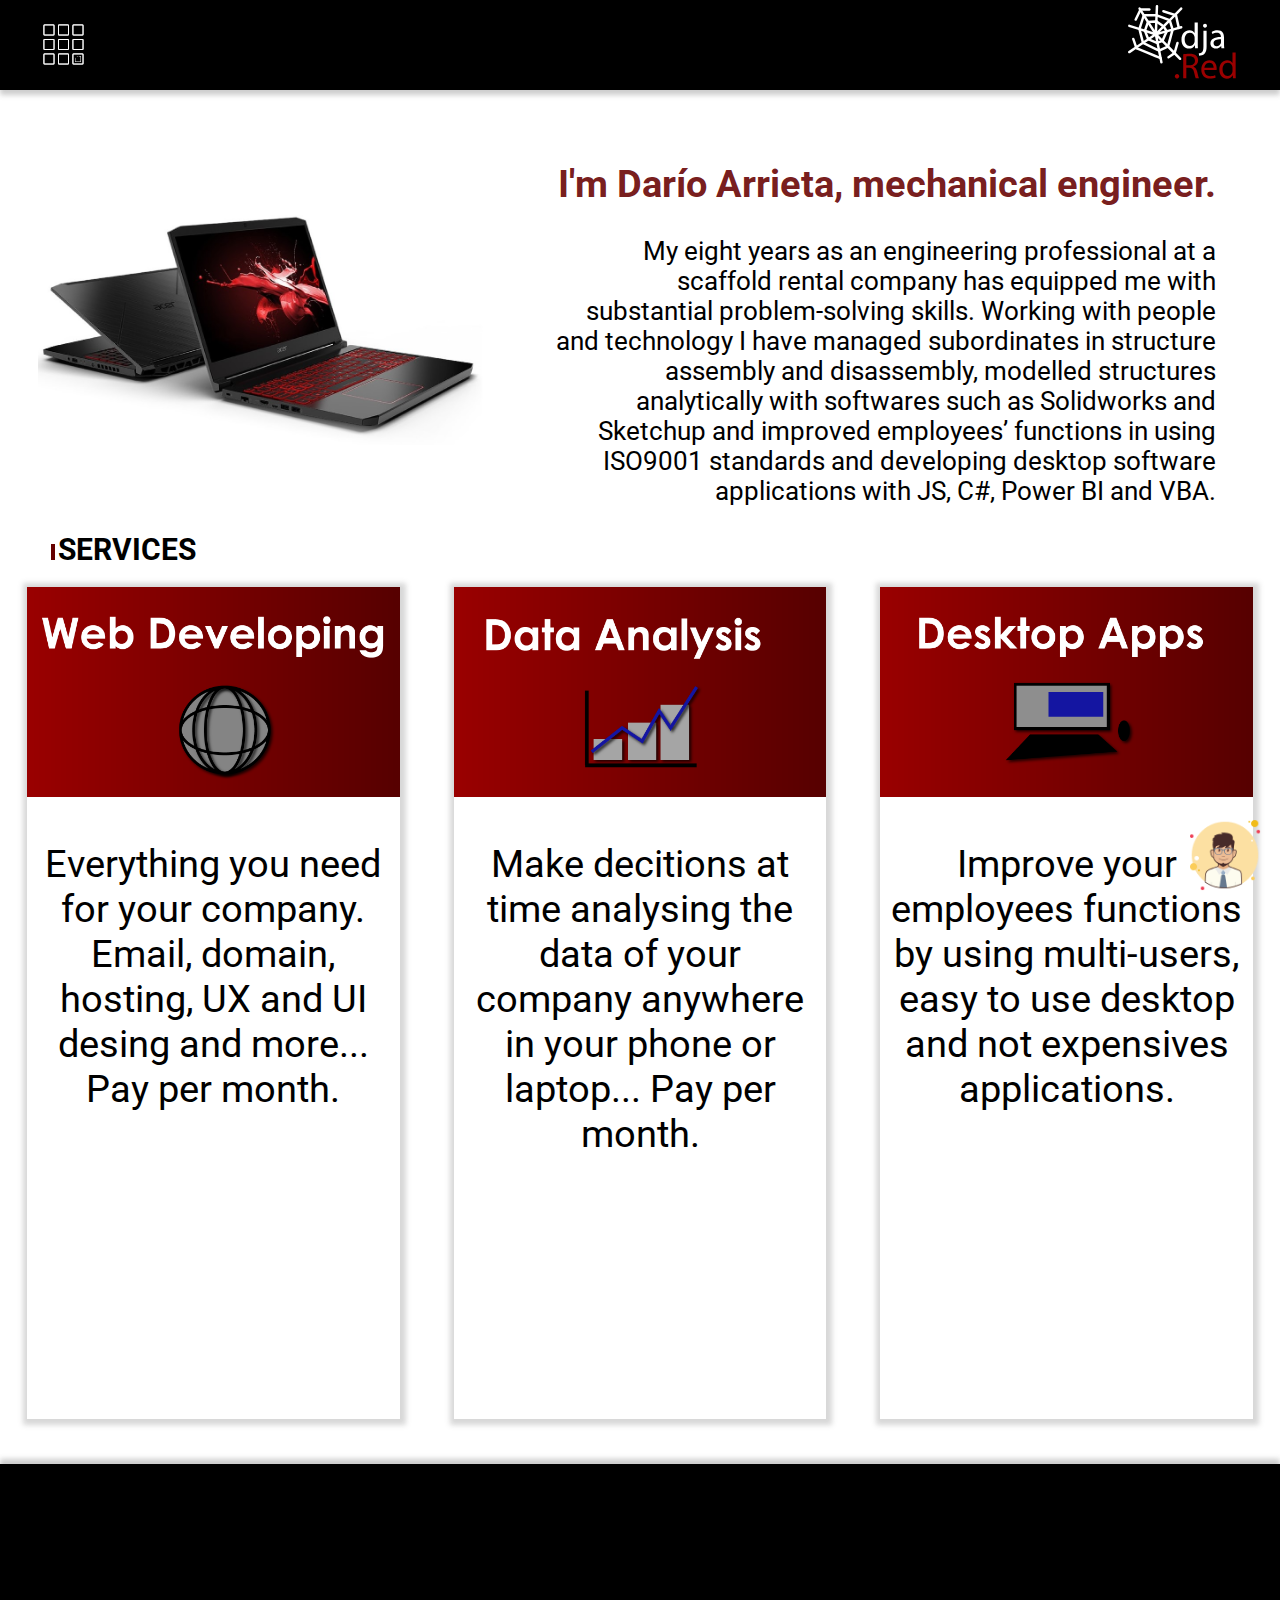
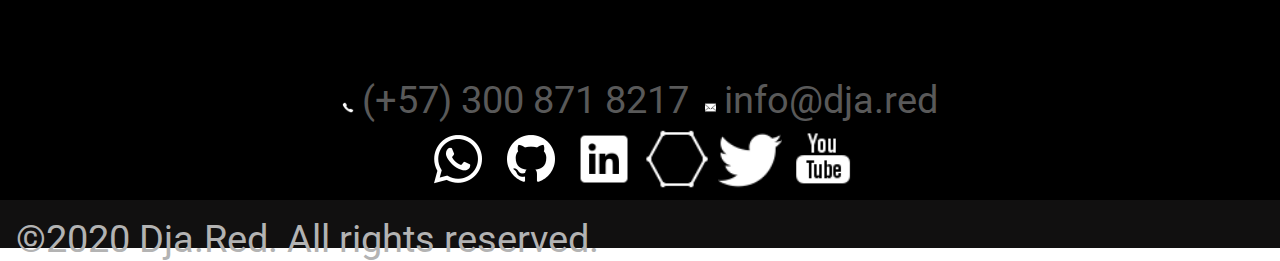
==== commit f17f5024: "Terminado el proyecto pero es mejor con materialize. Rama abandonada." ====
--- a/index.html
+++ b/index.html
@@ -5,7 +5,7 @@
     <meta name="viewport" content="width=device-width, initial-scale=1.0">
     <title>Dja.Red</title>
     <!-- favicon -->
-    <link rel="shortcut icon" href="favicon.ico" type="image/x-icon">
+    <link rel="shortcut icon" href="/icon/FavIcon.svg" type="image/x-icon">
     <!-- Google Font  -->
     <link href="https://fonts.googleapis.com/css2?family=Roboto:ital,wght@0,100;0,300;0,400;0,500;0,700;1,100;1,300;1,400;1,500&display=swap" rel="stylesheet">
     <!-- css  -->
@@ -52,7 +52,7 @@
 
     <div class="title">
         <div class="service--title__decoration"></div>
-        <h3>SERVICIOS</h3>
+        <h3>SERVICES</h3>
     </div> 
     <div class="services--container">
         <div class="card">
@@ -107,7 +107,7 @@
             <span>©2020 Dja.Red. All rights reserved.</span>
         </div>
     </footer>
-<!--     <a id="floatingButton" class="floatingButton" href="#"><img id='BotonFlotante' src="./icon/administrator_male_50px.png" alt=""></a>
+    <a id="floatingButton" class="floatingButton" href="#"><img id='BotonFlotante' src="./icon/administrator_male_50px.png" alt=""></a>
     <div id="menuFlotante" class="menuFlotante">
         <a target='_blank' href="https://www.linkedin.com/in/dario-jose-arrieta-deavila-ba49307b/">
             <img class='menuFlotante__img' src="./icon/linkedin_60px.png" alt="">
@@ -118,200 +118,8 @@
         <a target='_blank' href="https://wa.me/573008718217">
             <img class='menuFlotante__img' src="./icon/whatsapp_80px.png" alt="">
         </a>
-    </div> -->
+    </div>
     <script src="/js/js.js"></script> 
 </body>
 </html>
 
-
-<!-- 
-<!DOCTYPE html>
-<html lang="es">
-    <head>
-        <title>Dja.Red</title>
-        <!-- avoid letter small on small devices 
-        <meta name="viewport" content="width=device-width, initial-scale=1">
-        <link rel="shortcut icon" href="/img/FavIcon.svg" type="image/x-icon">
-        <meta charset="UTM-8"/>
-        <!-- favicon 
-        <link rel="shortcut icon" href="favicon.ico" type="image/x-icon">
-        <!--Import Google Icon Font
-        <link href="https://fonts.googleapis.com/icon?family=Material+Icons" rel="stylesheet">
-        <!--CSS  
-        <link rel="stylesheet" href="https://cdnjs.cloudflare.com/ajax/libs/materialize/1.0.0/css/materialize.min.css">
-        <link rel="stylesheet" href="./css/styles.css">
-    </head>
-    <body>
-        <main container>
-            <!-- header 
-            <nav class="headerDj black">
-                <div class="nav-wrapper container">
-                    
-                    <a href="https://dja.red/" class="brand-logo right  waves-effect waves-light"><img src="/img/LogoBlack.svg" alt="Logo Dja.Red"></a>
-                    <a href="#" data-target="mobile-demo" class="sidenav-trigger left valign-wrapper"><i class="material-icons">menu</i></a>
-                    <ul class="ulDj left hide-on-med-and-down">
-                        <li><a class="valign-wrapper waves-effect waves-light" href="#">Español</a></li>
-                        <li><a class="valign-wrapper waves-effect waves-light" href="#services">Services</a></li>
-                        <li><a class="valign-wrapper waves-effect waves-light" target="_blank" href="/pages/certificates.html">Certificates</a></li>
-                        <li><a class="valign-wrapper waves-effect waves-light" href="#contact">Contact</a></li>
-                        <li><a class="valign-wrapper waves-effect waves-light" target="_blank" href="/docs/CV - Dario 2020 EN.pdf">HV</a></li>
-                    </ul>
-
-                </div>  
-            </nav>
-            <!-- sidebar 
-            <ul class="sidenav left" id="mobile-demo">
-                <li><a href="#">Español</a></li>
-                <li><a href="#services">Services</a></li>
-                <li><a target="_blank" href="/pages/certificates.html">Certificates</a></li>
-                <li><a href="#contact">Contact</a></li>
-                <li><a target="_blank" href="/docs/CV - Dario 2020 EN.pdf">HV</a></li>
-            </ul>
-            <!--action button
-            <div class="fixed-action-btn toolbar">
-                <a class="btnDJ btn-floating btn-large">
-                <i class="large material-icons">contact_mail</i>
-                </a>
-                <ul class="black">
-                    <!-- GitHub 
-                    <li><a target="_blank" href="https://github.com/Djarrieta/" class="btn-floating"><i><img class="btn-ul-DJ" src="/img/github_32px.png" alt="WhatsApp"></i></a></li>
-                    <!-- LinkedIn 
-                    <li><a target="_blank" href="https://www.linkedin.com/in/dario-jose-arrieta-deavila-ba49307b/" class="btn-floating"><i><img class="btn-ul-DJ" src="/img/linkedin_circled_30px.png" alt="WhatsApp"></i></a></li>
-                    <!-- Torre 
-                    <li><a target="_blank" href="https://bio.torre.co/es/dariojosearrieta" class="btn-floating"><i><img class="btn-ul-DJ" src="/img/Torre_32px.png" alt="WhatsApp"></i></a></li>
-                    <!-- WhatsApp 
-                    <li><a target="_blank" href="https://wa.me/573008718217" class="btn-floating"><i><img class="btn-ul-DJ" src="/img/whatsapp_32px.png" alt="WhatsApp"></i></a></li>
-                    <!-- back 
-                    <li ><a href="#" class="btn-floating"><i class="material-icons">contact_mail</i></a></li>
-                </ul>
-            </div>
-            <!-- hero 
-            <div class="container">
-                <div class="row section">
-                    <div class="col s12 m12 l6 center-aling ">
-                        <img class="responsive-img imgDj" src="./img/Hero-img.jpg" alt="">  
-                    </div>
-                    <div class="col s12 m12 l6 center-aling">
-                        <p class="Hero-parrDj right-align">
-                            <strong class="flow-text Hero-nameDJ">I'm Darío Arrieta, mechanical engineer.</strong>  <br><br> My eight years as an engineering professional at a scaffold rental company has equipped me with substantial problem-solving skills. Working with people and technology I have managed subordinates in structure assembly and disassembly, modelled structures analytically with softwares such as Solidworks and Sketchup and improved employees’ functions in using ISO9001 standards and developing desktop software applications with JS, C#, Power BI and VBA.
-                        </p> 
-                    </div>
-                </div>
-            </div>
-            <!-- services 
-            <div class="container">
-                <blockquote><H4>SERVICES</H4></blockquote>
-                <div class="row">
-                    <!-- Web Developing 
-                    <div class="col s12 m12 l4">
-                        <div class="card hoverable">
-                            <div class="card-image waves-effect waves-block waves-light">
-                              <img class="activator" src="/img/1.png">
-                               <p class="container" >Everything you need for your company. Email, domain, hosting, UX and UI desing and more... Pay per month. </p>
-                            </div>  
-                            <div class="card-content">
-                              <p></p>
-                            </div>
-                            <div class="card-reveal">
-                              <span class="card-title grey-text text-darken-4">Web Developing<i class="material-icons right">close</i></span>
-                              <p>Don't worrie about what a domain, hosting, branding or UX desing is. You only need to know that Dja.Red is going to do everithing you need until you have an email name@company.com and professional website with 3 changes allowed per month. <br> <br> <strong class="flow-text">Just $100 USD per month.</strong> </p>
-                              <br> <a target="_blank" href="http://fallprosystem.com.co/">Ex: Fallpro System</a>
-                              <br> <a target="_blank" href="https://djarrieta.github.io/Games-Simon-says/">Ex: Dja Games</a>
-                            </div>
-                        </div>
-                    </div>
-                    <!-- Data Analysis 
-                    <div class="col s12 m12 l4">
-                        <div class="card hoverable">
-                            <div class="card-image waves-effect waves-block waves-light">
-                              <img class="activator" src="/img/2.png">
-                               <p class="container" >Make decitions at time analysing the data of your company anywhere in your phone or laptop. </p>
-                            </div>  
-                            <div class="card-content">
-                              <p></p>
-                            </div>
-                            <div class="card-reveal">
-                              <span class="card-title grey-text text-darken-4">Data Analysis<i class="material-icons right">close</i></span>
-                              <p>Make decitions at time analysing the data of your company anywhere in your phone or laptop. Data models by cloud, reports online. You don't need Power BI account, you don't even need to know what Power BI is, you just are going to give us access to your data base, and we will recibe data analysis like <a target="_blank" href="https://app.powerbi.com/view?r=eyJrIjoiMWQwOTg1YjYtZDJiYi00MDIwLTg0ZjUtNTAwNjgxY2JjYmI2IiwidCI6ImExZDY2YTExLTY1YWUtNDkwYy1iNDgzLTViZTM5NjI1NjE1OSJ9">this.</a><br> <br> <strong class="flow-text">Just $100 USD per month per dashboard.</strong> </p>
-                              <br> <a target="_blank" href="https://app.powerbi.com/view?r=eyJrIjoiMWQwOTg1YjYtZDJiYi00MDIwLTg0ZjUtNTAwNjgxY2JjYmI2IiwidCI6ImExZDY2YTExLTY1YWUtNDkwYy1iNDgzLTViZTM5NjI1NjE1OSJ9">Ex: Power BI Analysis</a>
-                            </div>
-                        </div>
-                    </div>
-                    <!-- Desktop Applications 
-                    <div class="col s12 m12 l4">
-                        <div class="card hoverable">
-                            <div class="card-image waves-effect waves-block waves-light">
-                              <img class="activator" src="/img/3.png">
-                               <p class="container" >Improve your employees functions by using multi-users, easy to use desktop and not expensives applications.</p>
-                            </div>  
-                            <div class="card-content">
-                              <p></p>
-                            </div>
-                            <div class="card-reveal">
-                                <span class="card-title grey-text text-darken-4">Desktop Applications<i class="material-icons right">close</i></span>
-                                <p>Improve your employees functions by using multi-users, easy to use desktop and not expensives applications. <br> <br> <strong class="flow-text">Just $100 USD per month.</strong> </p>
-                                <br> <a target="_blank" href="https://www.youtube.com/watch?v=NgOYpthzlAc">Ex: MTTO-SOFT APPLICATION</a>
-                            </div>
-                        </div>
-                    </div>
-                </div>
-            </div>
-        </main>
-        <!-- Footer 
-        <footer id="contact" class="page-footer grey darken-3 z-depth-2">
-            <div class="container">
-              <div class="row">
-                  <!-- formulario 
-                <div class="col l4 s12">
-                    <h5 class="white-text">Let's do something together!</h5>
-
-                </div>
-                <!-- Contacto 
-                <div class="col l6 offset-l2 s12">
-                    <h5 class="white-text">Contact</h5>
-                    <div class="row">
-                        <div class="col s6">
-                            <a target="_blank" href="https://wa.me/573008718217" ><i class="valign-wrapper white-text"><img class="btn-ul-DJ" src="/img/whatsapp_32px.png" alt="Telefono">(+57)300 871 8217</i></a>
-                        </div>
-                        <div class="col s6">
-                            <a target="_blank" href="https://github.com/Djarrieta/"><i class="valign-wrapper white-text"><img class="btn-ul-DJ" src="/img/github_32px.png" alt="GitHub">GItHub</i></a>
-                        </div>
-                        <div class="col s6">
-                            <a target="_blank" href="https://www.linkedin.com/in/dario-jose-arrieta-deavila-ba49307b/"><i class="valign-wrapper white-text"><img class="btn-ul-DJ" src="/img/linkedin_circled_30px.png" alt="LinkedIn">LinkedIn</i></a>
-                        </div>
-                        <div class="col s6">
-                            <a target="_blank" href="https://bio.torre.co/es/dariojosearrieta"><i class="valign-wrapper white-text"><img class="btn-ul-DJ" src="/img/Torre_32px.png" alt="Torre.co">Torre.co</i></a></div>
-                        <div class="col s6">
-                            <a target="_blank" href="https://www.instagram.com/djarrietad/"><i class="valign-wrapper white-text"><img class="btn-ul-DJ" src="/img/instagram_old_26px.png" alt="Instagram">Instagram</i></a>
-                        </div>
-                        <div class="col s6">
-                            <a target="_blank" href="https://twitter.com/DaroArrieta1"><i class="valign-wrapper white-text"><img class="btn-ul-DJ" src="/img/twitter_26px.png" alt="Twitter">Twitter</i></a></div>
-                        <div class="col s6">
-                            <a target="_blank" href="https://www.facebook.com/Djarrieta"><i class="valign-wrapper white-text"><img class="btn-ul-DJ" src="/img/facebook_old_32px.png" alt="Facebook">Facebook</i></a>
-                        </div>
-                        <div class="col s6">
-                            <a target="_blank" href="https://www.youtube.com/channel/UC6nZdwHrNtNUeKUFjqcB-1Q?view_as=subscriber"><i class="valign-wrapper white-text"><img class="btn-ul-DJ" src="/img/YouTube_30px.png" alt="Youtube">YouTube</i></a>
-                        </div>
-                    </div>
-                </div>
-              </div>    
-            </div>
-            <div class="footer-copyright black">
-              <div class="container">
-              © 2020 Dja.Red. All rights reserved.
-              </div>
-            </div>
-        </footer>
-        <!-- Materialize Compiled and minified JavaScript 
-        <script src="https://cdnjs.cloudflare.com/ajax/libs/materialize/1.0.0/js/materialize.min.js"></script>
-        <!-- https://www.smtpjs.com/ 
-        <script src="https://smtpjs.com/v3/smtp.js"></script>
-        <!-- sweet alert 
-        <script src="https://unpkg.com/sweetalert/dist/sweetalert.min.js"></script>
-        <!-- Local 
-        <script src="/js/js.js"></script>
-        <!-- jquery 
-        <script type="text/javascript" src="https://code.jquery.com/jquery-3.2.1.min.js"></script>
-    </body>
-</html>
-
--- a/css/styles.css
+++ b/css/styles.css
@@ -21,6 +21,7 @@
     background-color: rgb(17, 16, 16);
     color: rgb(179, 179, 179);  
     padding: 1rem;
+    width: 100vw;
 }
 .PrincipalContact{
     color: rgba(89,89,89,1);
@@ -38,9 +39,11 @@
 .SecundaryContact{
     display: inline;
     text-align: center;
+
 }
 .SecundaryContact a img{
-
+    height: 5vw;
+    margin-top: 2vw;
 }
 header{
     height:10vh;
@@ -252,7 +255,45 @@
 .card--secundario__p{
     font-size: 4vw;
 }
-
-
-
-
+@media (min-width: 480px){
+    body{
+        font-size: 2vw;
+    }
+    .hero{
+        display: flex;
+        flex-direction: row;
+        align-items: center;
+    }
+    .hero--img{
+        width: 40%;
+        padding-left: 3vw;
+    }
+    .hero--parrafo{
+        width: 60%;
+        font-size: 2vw;
+        text-align: end;
+    }
+    .Hero-nameDJ{
+        font-size: 3vw;
+    }
+    .services--container {
+        justify-content: start;
+        flex-direction: row;
+    }
+    .card{
+        width:  50%;
+    }
+    .card--secundario__title{
+        font-size: 3vw;
+    }
+    .card--secundario__p{
+        font-size: 2vw;
+    }
+    .card--secundario strong{
+        font-size: 2vw;
+    }
+}
+
+
+
+
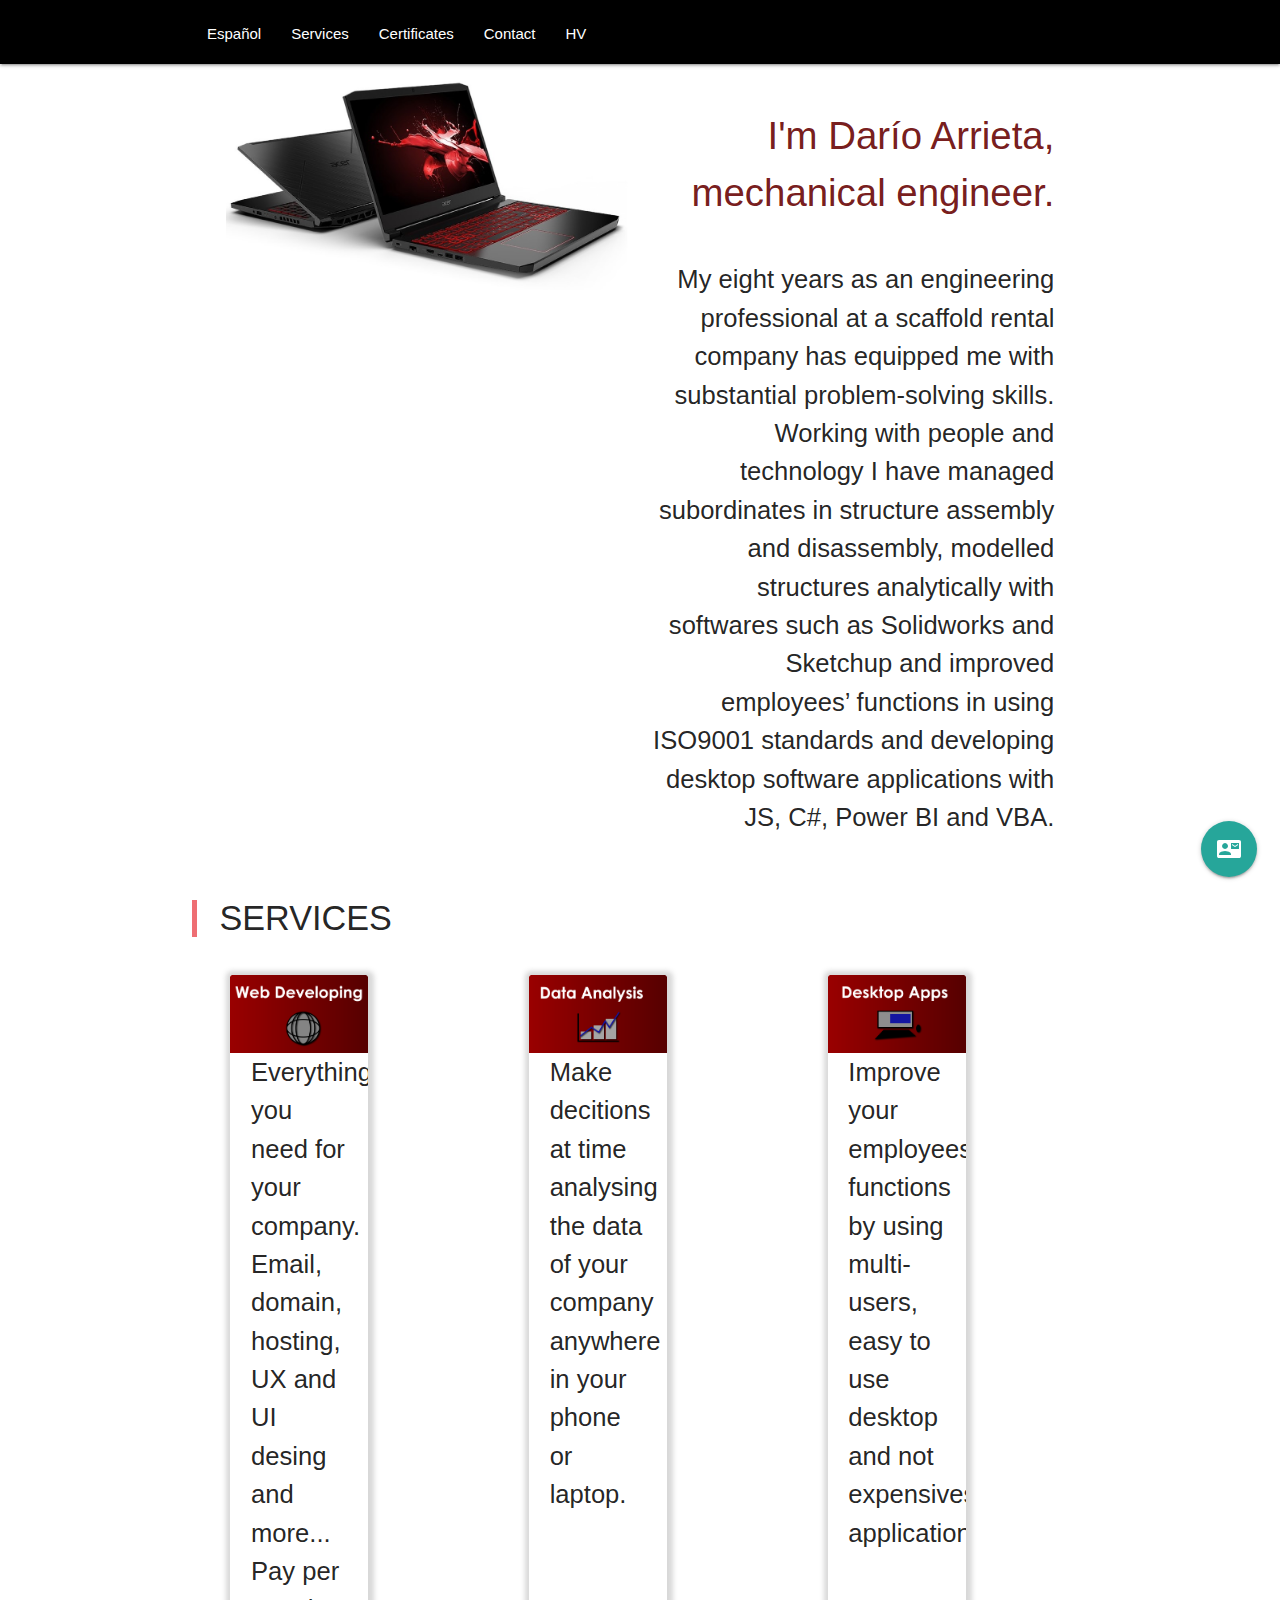
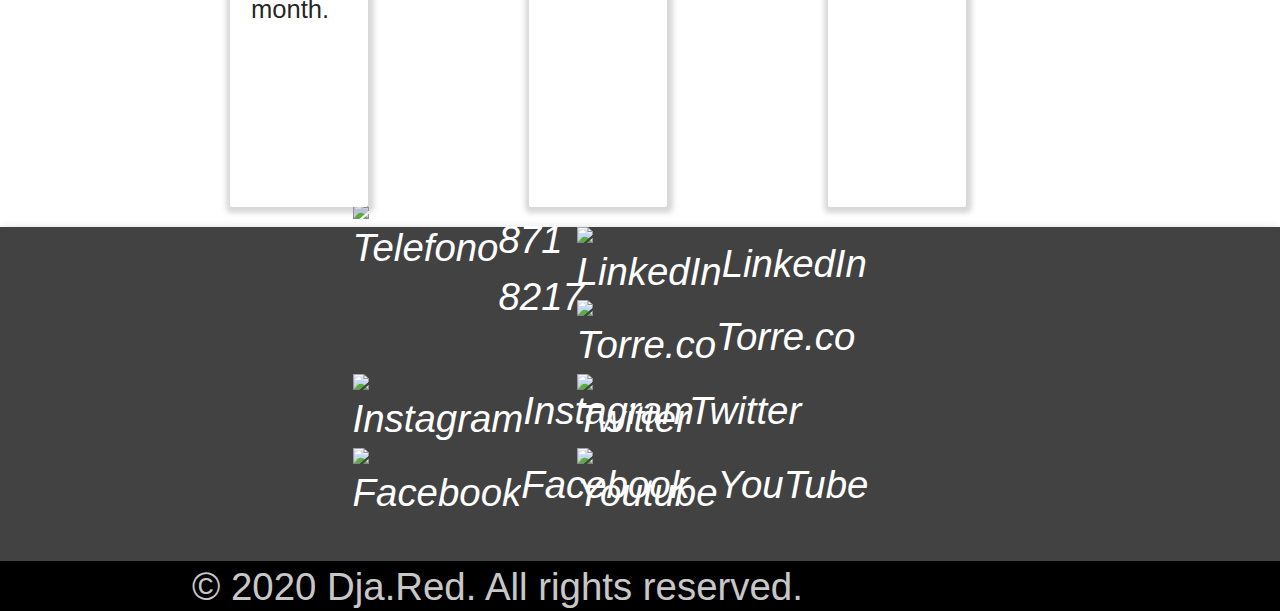
==== commit 85302357: "cambios en el footer" ====
--- a/index.html
+++ b/index.html
@@ -1,125 +1,186 @@
 ﻿<!DOCTYPE html>
-<html lang="en">
-<head>
-    <meta charset="UTF-8">
-    <meta name="viewport" content="width=device-width, initial-scale=1.0">
-    <title>Dja.Red</title>
-    <!-- favicon -->
-    <link rel="shortcut icon" href="/icon/FavIcon.svg" type="image/x-icon">
-    <!-- Google Font  -->
-    <link href="https://fonts.googleapis.com/css2?family=Roboto:ital,wght@0,100;0,300;0,400;0,500;0,700;1,100;1,300;1,400;1,500&display=swap" rel="stylesheet">
-    <!-- css  -->
-    <link rel="stylesheet" href="./css/styles.css">
-</head>
-<body onmousedown="elemento(event)">
-    <header>
-        <div class="section">
-            <div class="header--menuSandwitch">
-                <a id="header--menuSandwitch" href="#"><img id='MenuSandwitch' class='header--menuSandwitch__img' src="./icon/menu_64px.png" alt=""></a>
+<html lang="es">
+    <head>
+        <title>Dja.Red</title>
+        <link rel="shortcut icon" href="/img/FavIcon.svg" type="image/x-icon">
+        <meta charset="UTM-8"/>
+        <!-- favicon -->
+        <link rel="shortcut icon" href="favicon.ico" type="image/x-icon">
+        <!--Import Google Icon Font-->
+        <link href="https://fonts.googleapis.com/icon?family=Material+Icons" rel="stylesheet">
+        <!--CSS --> 
+        <link rel="stylesheet" href="https://cdnjs.cloudflare.com/ajax/libs/materialize/1.0.0/css/materialize.min.css">
+        <link rel="stylesheet" href="./css/styles.css">
+    </head>
+    <body>
+        <main container>
+            <!-- header -->
+            <nav class="headerDj black">
+                <div class="nav-wrapper container">
+                    
+                    <a href="https://dja.red/" class="brand-logo right  waves-effect waves-light"><img src="/img/LogoBlack.svg" alt="Logo Dja.Red"></a>
+                    <a href="#" data-target="mobile-demo" class="sidenav-trigger left valign-wrapper"><i class="material-icons">menu</i></a>
+                    <ul class="ulDj left hide-on-med-and-down">
+                        <li><a class="valign-wrapper waves-effect waves-light" href="#">Español</a></li>
+                        <li><a class="valign-wrapper waves-effect waves-light" href="#services">Services</a></li>
+                        <li><a class="valign-wrapper waves-effect waves-light" target="_blank" href="/pages/certificates.html">Certificates</a></li>
+                        <li><a class="valign-wrapper waves-effect waves-light" href="#contact">Contact</a></li>
+                        <li><a class="valign-wrapper waves-effect waves-light" target="_blank" href="/docs/CV - Dario 2020 EN.pdf">HV</a></li>
+                    </ul>
+
+                </div>  
+            </nav>
+            <!-- sidebar -->
+            <ul class="sidenav left" id="mobile-demo">
+                <li><a href="#">Español</a></li>
+                <li><a href="#services">Services</a></li>
+                <li><a target="_blank" href="/pages/certificates.html">Certificates</a></li>
+                <li><a href="#contact">Contact</a></li>
+                <li><a target="_blank" href="/docs/CV - Dario 2020 EN.pdf">HV</a></li>
+            </ul>
+            <!--action button-->
+            <div class="fixed-action-btn toolbar">
+                <a class="btnDJ btn-floating btn-large">
+                <i class="large material-icons">contact_mail</i>
+                </a>
+                <ul class="black">
+                    <!-- GitHub -->
+                    <li><a target="_blank" href="https://github.com/Djarrieta/" class="btn-floating"><i><img class="btn-ul-DJ" src="/img/github_32px.png" alt="WhatsApp"></i></a></li>
+                    <!-- LinkedIn -->
+                    <li><a target="_blank" href="https://www.linkedin.com/in/dario-jose-arrieta-deavila-ba49307b/" class="btn-floating"><i><img class="btn-ul-DJ" src="/img/linkedin_circled_30px.png" alt="WhatsApp"></i></a></li>
+                    <!-- Torre -->
+                    <li><a target="_blank" href="https://bio.torre.co/es/dariojosearrieta" class="btn-floating"><i><img class="btn-ul-DJ" src="/img/Torre_32px.png" alt="WhatsApp"></i></a></li>
+                    <!-- WhatsApp -->
+                    <li><a target="_blank" href="https://wa.me/573008718217" class="btn-floating"><i><img class="btn-ul-DJ" src="/img/whatsapp_32px.png" alt="WhatsApp"></i></a></li>
+                    <!-- back -->
+                    <li ><a href="#" class="btn-floating"><i class="material-icons">contact_mail</i></a></li>
+                </ul>
             </div>
-            <div class="header--menuHorizontal">
-                <lu class="header--lu">
-                    <li class="item"><a href="" >Español</a></li>
-                    <li class="item"><a href="" >Certificates</a></li>
-                    <li class="item"><a href="" >Services</a></li>
-                </lu>
+            <!-- hero -->
+            <div class="container">
+                <div class="row section">
+                    <div class="col s12 m12 l6 center-aling ">
+                        <img class="responsive-img imgDj" src="./img/Hero-img.jpg" alt="">  
+                    </div>
+                    <div class="col s12 m12 l6 center-aling">
+                        <p class="Hero-parrDj right-align">
+                            <strong class="flow-text Hero-nameDJ">I'm Darío Arrieta, mechanical engineer.</strong>  <br><br> My eight years as an engineering professional at a scaffold rental company has equipped me with substantial problem-solving skills. Working with people and technology I have managed subordinates in structure assembly and disassembly, modelled structures analytically with softwares such as Solidworks and Sketchup and improved employees’ functions in using ISO9001 standards and developing desktop software applications with JS, C#, Power BI and VBA.
+                        </p> 
+                    </div>
+                </div>
             </div>
-            <div class="header--logo">
-                <a href="#">
-                    <img class='header--logo__img' src="./img/LogoBlack.svg" alt="">
-                </a>
+            <!-- services -->
+            <div class="container">
+                <blockquote><H4>SERVICES</H4></blockquote>
+                <div class="row">
+                    <!-- Web Developing -->
+                    <div class="col s12 m12 l4">
+                        <div class="card hoverable">
+                            <div class="card-image waves-effect waves-block waves-light">
+                              <img class="activator" src="/img/1.png">
+                               <p class="container" >Everything you need for your company. Email, domain, hosting, UX and UI desing and more... Pay per month. </p>
+                            </div>  
+                            <div class="card-content">
+                              <p></p>
+                            </div>
+                            <div class="card-reveal">
+                              <span class="card-title grey-text text-darken-4">Web Developing<i class="material-icons right">close</i></span>
+                              <p>Don't worrie about what a domain, hosting, branding or UX desing is. You only need to know that Dja.Red is going to do everithing you need until you have an email name@company.com and professional website with 3 changes allowed per month. <br> <br> <strong class="flow-text">Just $100 USD per month.</strong> </p>
+                              <br> <a target="_blank" href="http://fallprosystem.com.co/">Ex: Fallpro System</a>
+                              <br> <a target="_blank" href="https://djarrieta.github.io/Games-Simon-says/">Ex: Dja Games</a>
+                            </div>
+                        </div>
+                    </div>
+                    <!-- Data Analysis -->
+                    <div class="col s12 m12 l4">
+                        <div class="card hoverable">
+                            <div class="card-image waves-effect waves-block waves-light">
+                              <img class="activator" src="/img/2.png">
+                               <p class="container" >Make decitions at time analysing the data of your company anywhere in your phone or laptop. </p>
+                            </div>  
+                            <div class="card-content">
+                              <p></p>
+                            </div>
+                            <div class="card-reveal">
+                              <span class="card-title grey-text text-darken-4">Data Analysis<i class="material-icons right">close</i></span>
+                              <p>Make decitions at time analysing the data of your company anywhere in your phone or laptop. Data models by cloud, reports online. You don't need Power BI account, you don't even need to know what Power BI is, you just are going to give us access to your data base, and we will recibe data analysis like <a target="_blank" href="https://app.powerbi.com/view?r=eyJrIjoiMWQwOTg1YjYtZDJiYi00MDIwLTg0ZjUtNTAwNjgxY2JjYmI2IiwidCI6ImExZDY2YTExLTY1YWUtNDkwYy1iNDgzLTViZTM5NjI1NjE1OSJ9">this.</a><br> <br> <strong class="flow-text">Just $100 USD per month per dashboard.</strong> </p>
+                              <br> <a target="_blank" href="https://app.powerbi.com/view?r=eyJrIjoiMWQwOTg1YjYtZDJiYi00MDIwLTg0ZjUtNTAwNjgxY2JjYmI2IiwidCI6ImExZDY2YTExLTY1YWUtNDkwYy1iNDgzLTViZTM5NjI1NjE1OSJ9">Ex: Power BI Analysis</a>
+                            </div>
+                        </div>
+                    </div>
+                    <!-- Desktop Applications -->
+                    <div class="col s12 m12 l4">
+                        <div class="card hoverable">
+                            <div class="card-image waves-effect waves-block waves-light">
+                              <img class="activator" src="/img/3.png">
+                               <p class="container" >Improve your employees functions by using multi-users, easy to use desktop and not expensives applications.</p>
+                            </div>  
+                            <div class="card-content">
+                              <p></p>
+                            </div>
+                            <div class="card-reveal">
+                                <span class="card-title grey-text text-darken-4">Desktop Applications<i class="material-icons right">close</i></span>
+                                <p>Improve your employees functions by using multi-users, easy to use desktop and not expensives applications. <br> <br> <strong class="flow-text">Just $100 USD per month.</strong> </p>
+                                <br> <a target="_blank" href="https://www.youtube.com/watch?v=NgOYpthzlAc">Ex: MTTO-SOFT APPLICATION</a>
+                            </div>
+                        </div>
+                    </div>
+                </div>
             </div>
-        </div>
-        <div id="menuDesplegable" class="menuDesplegable">
-            <lu class="header--lu">
-                <li class="menuDesplegable--item"><a href="" >Español</a></li>
-                <li class="menuDesplegable--item"><a href="" >Certificates</a></li>
-                <li class="menuDesplegable--item"><a href="" >Services</a></li>
-                <li class="menuDesplegable--item"><a href="" >Services</a></li>
-            </lu>
-        </div>
-    </header>
-    <section class="hero">
-        <div class='hero--img'>
-            <img src="./img/Hero-img.jpg" alt="">
-        </div>
-        <div class="hero--parrafo">
-            <p class="Hero-parrDj right-align">
-                <strong class="Hero-nameDJ">I'm Darío Arrieta, mechanical engineer. </strong> <br><br> My eight years as an engineering professional at a scaffold rental company has equipped me with substantial problem-solving skills. Working with people and technology I have managed subordinates in structure assembly and disassembly, modelled structures analytically with softwares such as Solidworks and Sketchup and improved employees’ functions in using ISO9001 standards and developing desktop software applications with JS, C#, Power BI and VBA.
-            </p>
-        </div>
-    </section>
-
-    <div class="title">
-        <div class="service--title__decoration"></div>
-        <h3>SERVICES</h3>
-    </div> 
-    <div class="services--container">
-        <div class="card">
-            <div id='card--principal1' class="card--principal">
-                <img id='card--principal1__img' class="card--principal__img" src="./img/1.png" alt="">
-                <p id='card--principal1__text' class="card--principal__text">Everything you need for your company. Email, domain, hosting, UX and UI desing and more... Pay per month. </p>
+        </main>
+        <!-- Footer -->
+        <footer id="contact" class="page-footer grey darken-3 z-depth-2">
+            <div class="container">
+              <div class="row">
+                <!-- Contacto -->
+                
+                <div class="col l6 offset-l2 s12">
+                    <h5 class="white-text">Contact</h5>
+                    <div class="row">
+                        <div class="col s6">
+                            <a target="_blank" href="https://wa.me/573008718217" ><i class="valign-wrapper white-text"><img class="btn-ul-DJ" src="/img/whatsapp_32px.png" alt="Telefono">(+57)300 871 8217</i></a>
+                        </div>
+                        <div class="col s6">
+                            <a target="_blank" href="https://github.com/Djarrieta/"><i class="valign-wrapper white-text"><img class="btn-ul-DJ" src="/img/github_32px.png" alt="GitHub">GItHub</i></a>
+                        </div>
+                        <div class="col s6">
+                            <a target="_blank" href="https://www.linkedin.com/in/dario-jose-arrieta-deavila-ba49307b/"><i class="valign-wrapper white-text"><img class="btn-ul-DJ" src="/img/linkedin_circled_30px.png" alt="LinkedIn">LinkedIn</i></a>
+                        </div>
+                        <div class="col s6">
+                            <a target="_blank" href="https://bio.torre.co/es/dariojosearrieta"><i class="valign-wrapper white-text"><img class="btn-ul-DJ" src="/img/Torre_32px.png" alt="Torre.co">Torre.co</i></a></div>
+                        <div class="col s6">
+                            <a target="_blank" href="https://www.instagram.com/djarrietad/"><i class="valign-wrapper white-text"><img class="btn-ul-DJ" src="/img/instagram_old_26px.png" alt="Instagram">Instagram</i></a>
+                        </div>
+                        <div class="col s6">
+                            <a target="_blank" href="https://twitter.com/DaroArrieta1"><i class="valign-wrapper white-text"><img class="btn-ul-DJ" src="/img/twitter_26px.png" alt="Twitter">Twitter</i></a></div>
+                        <div class="col s6">
+                            <a target="_blank" href="https://www.facebook.com/Djarrieta"><i class="valign-wrapper white-text"><img class="btn-ul-DJ" src="/img/facebook_old_32px.png" alt="Facebook">Facebook</i></a>
+                        </div>
+                        <div class="col s6">
+                            <a target="_blank" href="https://www.youtube.com/channel/UC6nZdwHrNtNUeKUFjqcB-1Q?view_as=subscriber"><i class="valign-wrapper white-text"><img class="btn-ul-DJ" src="/img/YouTube_30px.png" alt="Youtube">YouTube</i></a>
+                        </div>
+                    </div>
+                </div>
+              </div>    
             </div>
-            <div  id="card--secundario1" class="card--secundario">
-                <span class="card--secundario__title">Web Developing</span>
-                <p id='card--secundario1__p' class="card--secundario__p">Don't worrie about what a domain, hosting, branding or UX desing is. You only need to know that Dja.Red is going to do everithing you need until you have an email name@company.com and professional website with 3 changes allowed per month.    <br> <strong>Just $100 USD per month.</strong> </p>
-                <a target="_blank" href="http://fallprosystem.com.co/">Ex: Fallpro System</a> 
-                <a target="_blank" href="https://djarrieta.github.io/Games-Simon-says/">Ex: Dja Games</a>
+            <div class="footer-copyright black">
+              <div class="container">
+              © 2020 Dja.Red. All rights reserved.
+              </div>
             </div>
-        </div>
-        <div class="card">
-            <div id='card--principal2' class="card--principal">
-                <img id='card--principal2__img' class="card--principal__img" src="./img/2.png" alt="">
-                <p id='card--principal2__text' class="card--principal__text">Make decitions at time analysing the data of your company anywhere in your phone or laptop... Pay per month. </p>
-            </div>
-            <div  id="card--secundario" class="card--secundario">
-                <span class="card--secundario__title">Data Analysis</span>
-                <p id='card--secundario2__p'  class="card--secundario__p">Make decitions at time analysing the data of your company anywhere in your phone or laptop. Data models by cloud, reports online. You don't need Power BI account, you don't even need to know what Power BI is, you just are going to give us access to your data base, and we will recibe data analysis like <a target="_blank" href="https://app.powerbi.com/view?r=eyJrIjoiMWQwOTg1YjYtZDJiYi00MDIwLTg0ZjUtNTAwNjgxY2JjYmI2IiwidCI6ImExZDY2YTExLTY1YWUtNDkwYy1iNDgzLTViZTM5NjI1NjE1OSJ9">this. </a> <br> <strong> Just $100 USD per month.</strong> </p>
-                <br> <a target="_blank" href="https://app.powerbi.com/view?r=eyJrIjoiMWQwOTg1YjYtZDJiYi00MDIwLTg0ZjUtNTAwNjgxY2JjYmI2IiwidCI6ImExZDY2YTExLTY1YWUtNDkwYy1iNDgzLTViZTM5NjI1NjE1OSJ9">Ex: Online Report</a>
-            </div>
-        </div>
-        <div class="card">
-            <div id='card--principal3' class="card--principal">
-                <img id='card--principal3__img' class="card--principal__img" src="./img/3.png" alt="">
-                <p id='card--principal3__text' class="card--principal__text">Improve your employees functions by using multi-users, easy to use desktop and not expensives applications. </p>
-            </div>
-            <div  id="card--secundario" class="card--secundario">
-                <span class="card--secundario__title">Desktop Applications</span>
-                <p id='card--secundario3__p'  class="card--secundario__p">Improve your employees functions by using multi-users, easy to use desktop and not expensives applications.  <br><br> <strong class="flow-text">Pay per month.</strong> </p>
-                <br> <a target="_blank" href="https://www.youtube.com/watch?v=NgOYpthzlAc">Ex: Fallpro System</a>
-            </div>
-        </div>
-    </div>
-    <footer>
-        <div class="PrincipalContact">
-            <p><img src="./icon/phone_50px.png" alt="">(+57) 300 871 8217</p>
-            <p><img src="./icon/secured_letter_50px.png" alt="">info@dja.red</p>
-        </div>
-        <div class="SecundaryContact">
-            <a target="_blank" href="https://wa.me/573008718217" ><img  src="/icon/whatsapp_80px.png" alt="WhatsApp"></a>
-            <a target="_blank" href="https://github.com/Djarrieta/" ><img src="/icon/github_64px.png" alt="GitHub"></a>
-            <a target="_blank" href="https://www.linkedin.com/in/dario-jose-arrieta-deavila-ba49307b/" ><img src="/icon/linkedin_60px.png" alt="LinkedIn"></a>
-            <a target="_blank" href="https://bio.torre.co/es/dariojosearrieta" ><img src="/icon/hexagon_50px.png" alt="Torre"></a>
-            <a target="_blank" href="https://twitter.com/DaroArrieta1" ><img src="/icon/twitter_50px.png" alt="Twitter"></a>
-            <a target="_blank" href="https://www.youtube.com/channel/UC6nZdwHrNtNUeKUFjqcB-1Q?view_as=subscriber" ><img src="/icon/youtube_50px.png" alt="YouTube"></a> 
-        </div>
-        <div class="footer--CopyRight">
-            <span>©2020 Dja.Red. All rights reserved.</span>
-        </div>
-    </footer>
-    <a id="floatingButton" class="floatingButton" href="#"><img id='BotonFlotante' src="./icon/administrator_male_50px.png" alt=""></a>
-    <div id="menuFlotante" class="menuFlotante">
-        <a target='_blank' href="https://www.linkedin.com/in/dario-jose-arrieta-deavila-ba49307b/">
-            <img class='menuFlotante__img' src="./icon/linkedin_60px.png" alt="">
-        </a> 
-        <a target='_blank' href="https://github.com/Djarrieta/">
-            <img class='menuFlotante__img' src="./icon/github_64px.png" alt="">
-        </a>
-        <a target='_blank' href="https://wa.me/573008718217">
-            <img class='menuFlotante__img' src="./icon/whatsapp_80px.png" alt="">
-        </a>
-    </div>
-    <script src="/js/js.js"></script> 
-</body>
+        </footer>
+        <!-- Materialize Compiled and minified JavaScript -->
+        <script src="https://cdnjs.cloudflare.com/ajax/libs/materialize/1.0.0/js/materialize.min.js"></script>
+        <!-- https://www.smtpjs.com/ -->
+        <script src="https://smtpjs.com/v3/smtp.js"></script>
+        <!-- sweet alert -->
+        <script src="https://unpkg.com/sweetalert/dist/sweetalert.min.js"></script>
+        <!-- Local -->
+        <script src="/js/js.js"></script>
+    </body>
 </html>
 
+
+
+
+
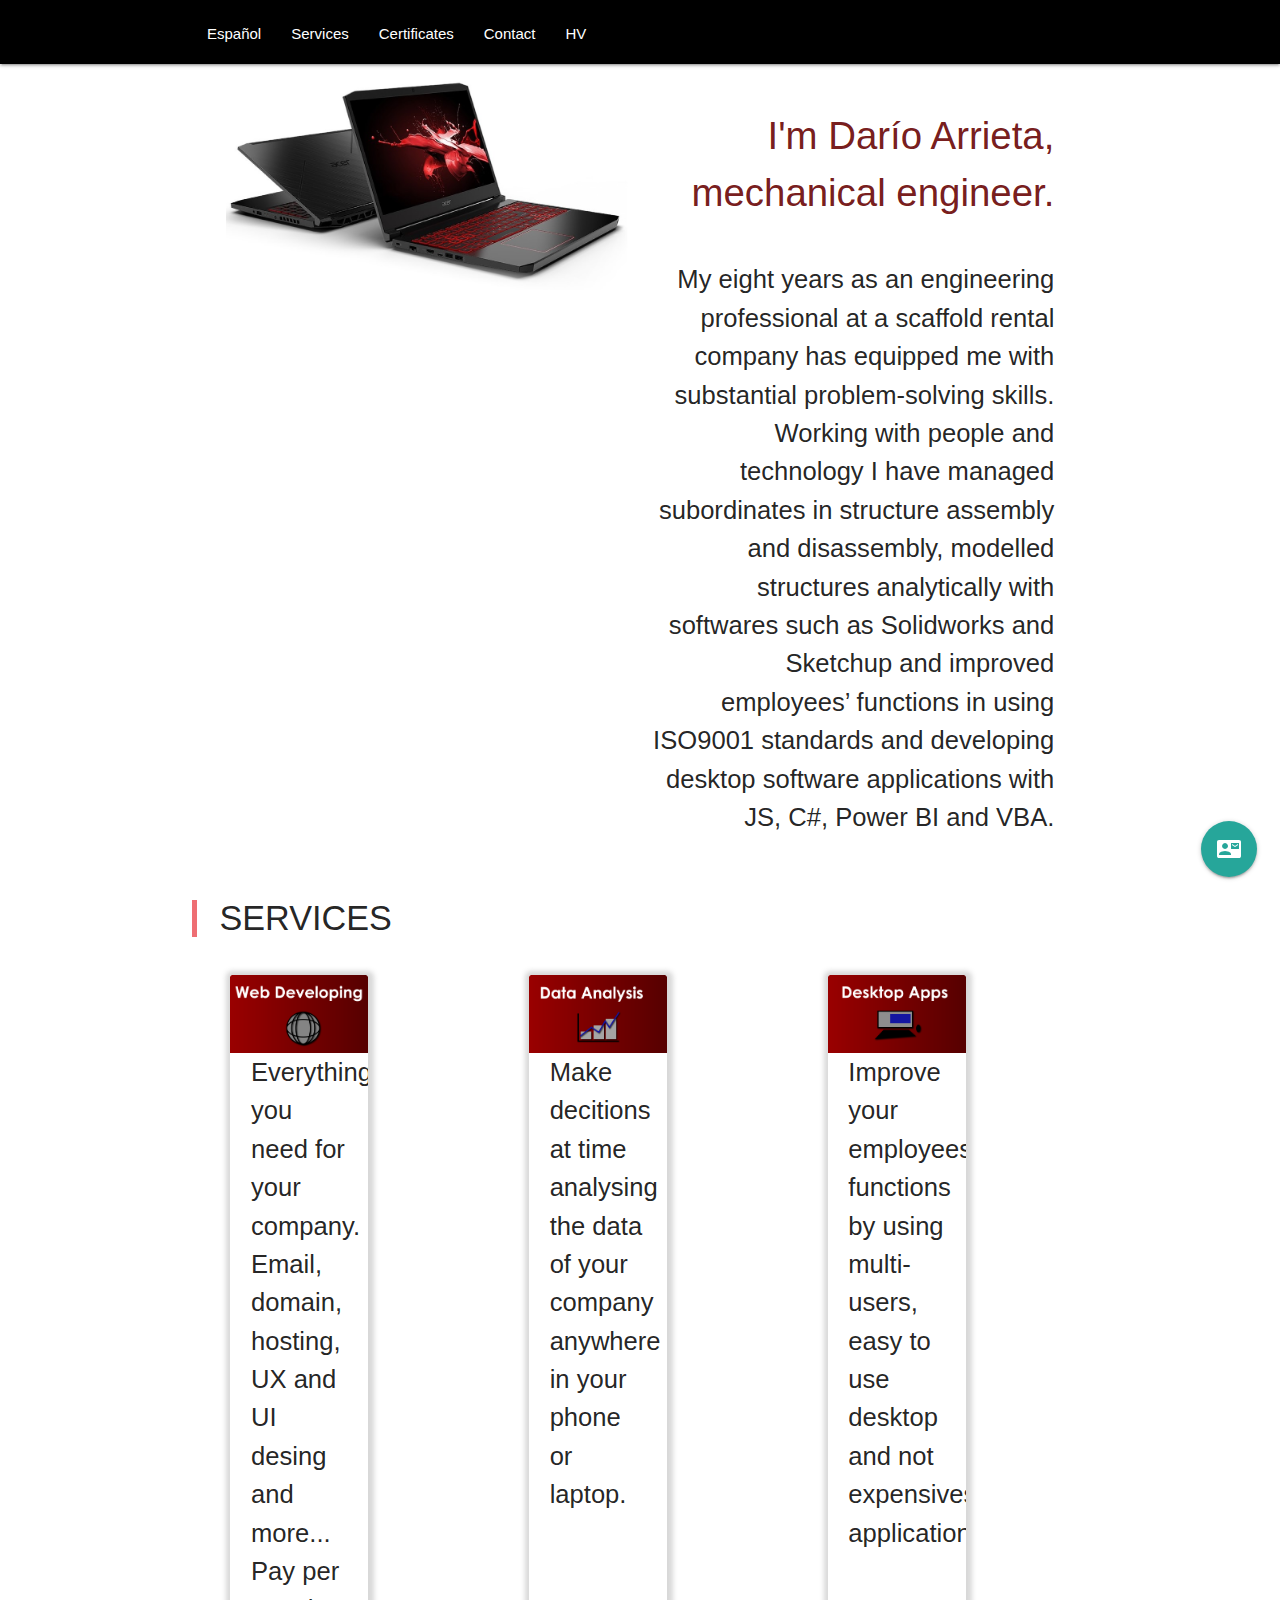
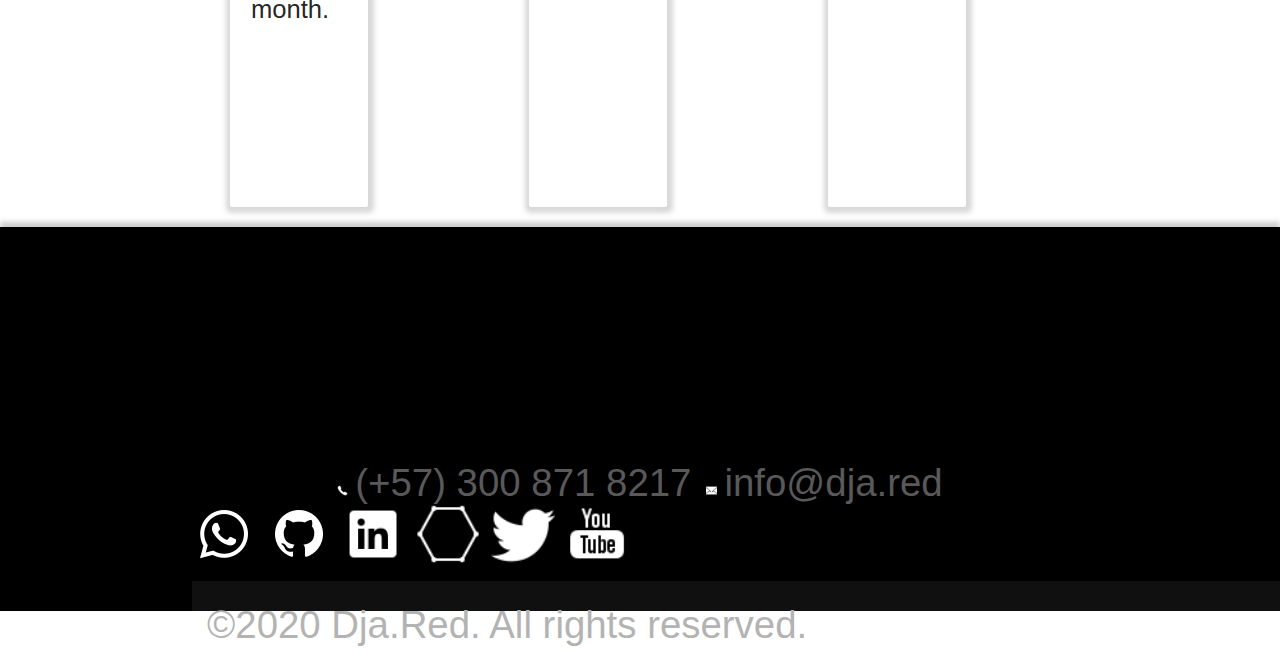
==== commit 8277fef0: "cambios en el footer" ====
--- a/index.html
+++ b/index.html
@@ -129,10 +129,33 @@
             </div>
         </main>
         <!-- Footer -->
+        <footer class="black white-text">
+            <div class="container">
+                <div class="PrincipalContact">
+                    <p><img src="./icon/phone_50px.png" alt="">(+57) 300 871 8217</p>
+                    <p><img src="./icon/secured_letter_50px.png" alt="">info@dja.red</p>
+                </div>
+                <div class="SecundaryContact">
+                    <a target="_blank" href="https://wa.me/573008718217" ><img  src="/icon/whatsapp_80px.png" alt="WhatsApp"></a>
+                    <a target="_blank" href="https://github.com/Djarrieta/" ><img src="/icon/github_64px.png" alt="GitHub"></a>
+                    <a target="_blank" href="https://www.linkedin.com/in/dario-jose-arrieta-deavila-ba49307b/" ><img src="/icon/linkedin_60px.png" alt="LinkedIn"></a>
+                    <a target="_blank" href="https://bio.torre.co/es/dariojosearrieta" ><img src="/icon/hexagon_50px.png" alt="Torre"></a>
+                    <a target="_blank" href="https://twitter.com/DaroArrieta1" ><img src="/icon/twitter_50px.png" alt="Twitter"></a>
+                    <a target="_blank" href="https://www.youtube.com/channel/UC6nZdwHrNtNUeKUFjqcB-1Q?view_as=subscriber" ><img src="/icon/youtube_50px.png" alt="YouTube"></a> 
+                </div>
+                <div class="footer--CopyRight">
+                    <span>©2020 Dja.Red. All rights reserved.</span>
+                </div>
+            </div>
+        </footer>
+
+<!-- 
+
+
         <footer id="contact" class="page-footer grey darken-3 z-depth-2">
             <div class="container">
               <div class="row">
-                <!-- Contacto -->
+                <!-- Contacto 
                 
                 <div class="col l6 offset-l2 s12">
                     <h5 class="white-text">Contact</h5>
@@ -168,7 +191,7 @@
               © 2020 Dja.Red. All rights reserved.
               </div>
             </div>
-        </footer>
+        </footer> -->
         <!-- Materialize Compiled and minified JavaScript -->
         <script src="https://cdnjs.cloudflare.com/ajax/libs/materialize/1.0.0/js/materialize.min.js"></script>
         <!-- https://www.smtpjs.com/ -->
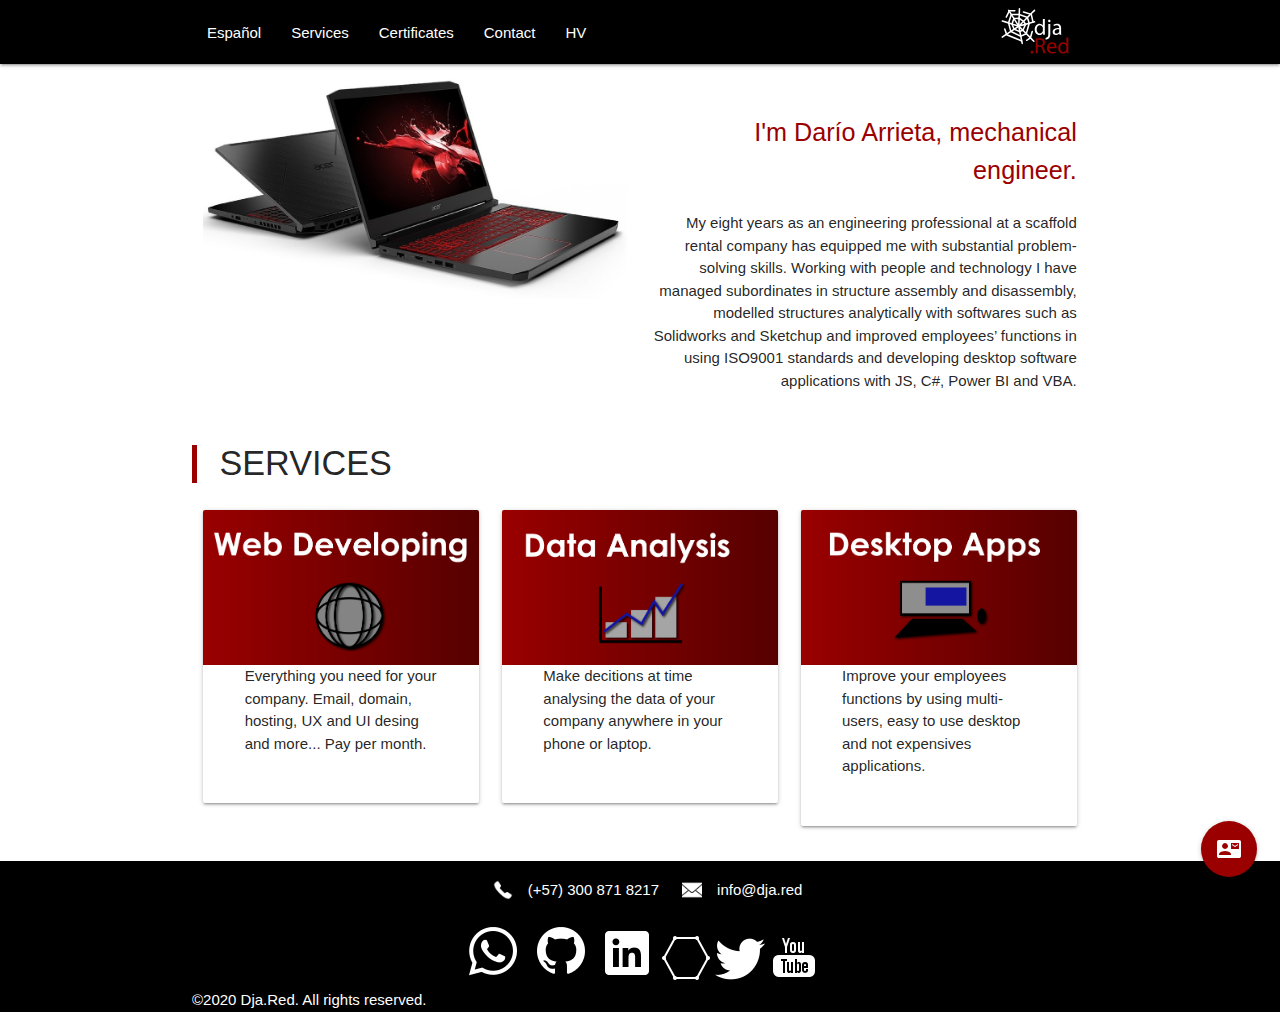
==== commit 31415d0c: "cambios en el footer" ====
--- a/index.html
+++ b/index.html
@@ -130,10 +130,10 @@
         </main>
         <!-- Footer -->
         <footer class="black white-text">
-            <div class="container">
+            <div class="container center">
                 <div class="PrincipalContact">
-                    <p><img src="./icon/phone_50px.png" alt="">(+57) 300 871 8217</p>
-                    <p><img src="./icon/secured_letter_50px.png" alt="">info@dja.red</p>
+                    <p class="valign-wrapper"><img src="./icon/phone_50px.png" alt="">(+57) 300 871 8217</p>
+                    <p class="valign-wrapper"><img src="./icon/secured_letter_50px.png" alt="">info@dja.red</p>
                 </div>
                 <div class="SecundaryContact">
                     <a target="_blank" href="https://wa.me/573008718217" ><img  src="/icon/whatsapp_80px.png" alt="WhatsApp"></a>
@@ -143,7 +143,7 @@
                     <a target="_blank" href="https://twitter.com/DaroArrieta1" ><img src="/icon/twitter_50px.png" alt="Twitter"></a>
                     <a target="_blank" href="https://www.youtube.com/channel/UC6nZdwHrNtNUeKUFjqcB-1Q?view_as=subscriber" ><img src="/icon/youtube_50px.png" alt="YouTube"></a> 
                 </div>
-                <div class="footer--CopyRight">
+                <div class="footer--CopyRight left">
                     <span>©2020 Dja.Red. All rights reserved.</span>
                 </div>
             </div>
--- a/css/styles.css
+++ b/css/styles.css
@@ -1,299 +1,60 @@
 body {
     display: flex;
+    min-height: 100vh;
     flex-direction: column;
-    padding: 0;
-    margin: 0;
-    font-family: 'Roboto', sans-serif;
-    font-size: 3vw;
+  }
+
+  main {
+    flex: 1 0 auto;
+  }
+
+.nav-wrapper{
+height: 100px;
 }
-footer{
-    height: 30vw;
-    width: 100vw;
+.brand-logo img{
+    height: 60px;
+    padding: 5px;
+}
+.ulDj li :hover{
+    background-color: rgb(155,0,0)
+}
+.btnDJ{
+    background-color: rgb(155,0,0);
+}
+.fixed-action-btn :hover{
     background-color: black;
-    box-shadow: 0px -5px 5px 0px rgba(89,89,89,.3); 
-    display: flex;
-    flex-direction: column;
-    justify-content: flex-end;
-    font-size: 3vw;
 }
-.footer--CopyRight{
-    height: 1rem;
-    background-color: rgb(17, 16, 16);
-    color: rgb(179, 179, 179);  
-    padding: 1rem;
-    width: 100vw;
+
+.btn-ul-DJ{
+    margin-top: 13px;
+}
+
+.imgDj {
+    margin: 0px;
+    padding:0;
+}
+.Hero-parrDj{
+    padding-top: 20px;
+}
+.Hero-nameDJ{
+    color:rgb(155,0,0) ;
+}
+.btn{
+    background-color: rgb(155,0,0);
+}
+blockquote {
+    border-left: 5px solid rgb(155,0,0) ;
 }
 .PrincipalContact{
-    color: rgba(89,89,89,1);
     display: flex;
     justify-content: center;
 }
-.PrincipalContact p {
-    height: 1rem;
-    margin:0.5rem;
+.PrincipalContact p{
+    margin: 4px;
 }
 .PrincipalContact p img{
-    height: 0.7rem;
-    margin-right: 0.5rem;
-}
-.SecundaryContact{
-    display: inline;
-    text-align: center;
-
-}
-.SecundaryContact a img{
-    height: 5vw;
-    margin-top: 2vw;
-}
-header{
-    height:10vh;
-    background-color: black;
-    display: flex;
-    justify-content: center;
-    box-shadow: 0px 5px 5px 0px rgba(89,89,89,.3);
-}
-.section{
-    width: 95%;
-    height: 100%;
-    display: flex;
-    justify-content: space-between;
-}
-.header--menuSandwitch{
-    height: inherit;
-    transform: rotate(-180deg);
-}
-.header--menuSandwitch a {
-    height: inherit;
-    display: flex;
-    align-items: center;
-}
-.header--menuSandwitch__img{
-    height: 70%;
-}
-.header--languaje{
-    color: white;
-    display: flex;
-    align-items: center;
-}
-.header--menuHorizontal{
-    display: none;
-}
-.header--logo{
-    height: inherit;
-}
-.header--logo a{
-    height: inherit;
-}
-.header--logo__img{
-    height: 90%;
-}
-.header--lu{
-    list-style: none;
-}
-.header--lu li a{
-    text-decoration: none;
-    color: rgb(221, 221, 221);;
-}
-/* ANIMACION LATERAL */
-    .menuDesplegable{
-        position: absolute;
-        top: 10vh;
-        left: -100vw;
-        background-image: linear-gradient(to right,rgba(70, 5, 5, 0.9),rgba(102, 0, 0, 0.9));
-        /*background-color: rgba(155,0,0,0.9);*/
-        padding: 10px;
-        font-size: 3vh;
-        transition: 0.5s;
-        height: auto;
-        box-shadow: 0px 25px 0px -20px rgba(89,89,89,1);
-    }
-    .menuDesplegable--item{
-        border-bottom:0.1vh solid rgba(102, 0, 0, 0.9);
-        height: 6vh;
-        display: flex;
-        align-items: center;
-    }
-    .menuDesplegableShow{
-        left: 0;
-        transition: 0.5s;
-    }
-/*ANIMACION BOTON FLOTANTE*/
-    .floatingButton{
-        position: fixed;
-        bottom: 0vh;
-        right: 10px;
-        display: flex;
-        z-index: 1;
-    }
-    .floatingButton img {
-        width: 10vh;
-    }
-    .floatingButtonHide{
-        display: none;
-    }
-    .menuFlotante{
-        height: 8vh;
-        width: 100vw;
-        position: fixed;
-        background-color: black;
-        bottom: 0vh;
-        left: 100vw;
-        transition: 0.5s;
-        display: flex;
-        align-items: center;
-        justify-content: space-around;
-    }
-    .menuFlotanteShow{
-        left: 0;
-        transition: 0.5s;
-    }
-    .menuFlotante a{
-        height: inherit;
-    }
-    .menuFlotante__img{
-        height: 90%;
-    }
-/**/
-.hero{
-    padding: 1vh 0 0 0;
-    width: 100VW;
-    align-content: center;
-    margin-top: 4vh;
-}
-.hero--img{
-    width: 100%;
-    height: 50%;
-}
-.hero--img img{
-    width: 100%;
-}
-.hero--parrafo{
-    width: 90%;
-    margin: 0 5%;
-    font-size: 4vw;
-}
-.Hero-nameDJ{
-    color: rgba(102, 0, 0, 0.9);
-    font-size: 6vw;
-}
-.services{
-    padding-top: 1vh;
-    width: 95vw;
-    height: 55vh;
-}
-.title{
-    display: flex;
-    flex-direction: row;
-    align-items: center;
-}
-.title h3{
-    height: 3vh;
-    margin: 0;
-    width: 95vw;
-}
-.service--title__decoration{
-    width: 0.25rem;
-    height: 1rem;
-    background-color: rgb(102, 0, 0);
-    margin: 1vw 0 0 4vw;
-}
-.services--container{
-    display: flex;
-    justify-content: center;
-    padding-top: 1vh;
-    margin-bottom: 5vh;
-}
-h3{
-    padding-left: 3px;
-}
-.card{
-    width: 90%;
-    box-shadow:  1px 1px 5px 5px rgba(125,125,125,.3);
-    overflow: hidden;
-    height: 65vw;
-    margin: 0 3vh;
-    margin-top: 2vh;
-}
-.card img{
-    width: 100%;
-}
-.card--principal{
-    height: 65vw;
-    display: block;
-    text-align: center;
-    overflow: hidden;
-}
-.card--principal__text{
-    padding: 0 0.5rem;
-    font-size: 3vw;
-}
-.card--secundario{
-    height: 65vw;
-    padding: 3vw;
-    text-align: center;
-    display: flex;
-    flex-direction: column;
-    overflow: visible;
-}
-
-.hideCard--principal{
-    height:0;
-    transition: 1s;
-}
-.services--container{
-    display: flex;
-    flex-direction: column;
-    align-items: center;
-}
-.card--secundario__title{
-    font-size: 6vw;
-}
-
-.card--secundario strong{
-    font-size: 5vw; 
-}
-.card--secundario__p{
-    font-size: 4vw;
-}
-@media (min-width: 480px){
-    body{
-        font-size: 2vw;
-    }
-    .hero{
-        display: flex;
-        flex-direction: row;
-        align-items: center;
-    }
-    .hero--img{
-        width: 40%;
-        padding-left: 3vw;
-    }
-    .hero--parrafo{
-        width: 60%;
-        font-size: 2vw;
-        text-align: end;
-    }
-    .Hero-nameDJ{
-        font-size: 3vw;
-    }
-    .services--container {
-        justify-content: start;
-        flex-direction: row;
-    }
-    .card{
-        width:  50%;
-    }
-    .card--secundario__title{
-        font-size: 3vw;
-    }
-    .card--secundario__p{
-        font-size: 2vw;
-    }
-    .card--secundario strong{
-        font-size: 2vw;
-    }
+    height: 20px;
+    margin: 1em;
 }
 
 
-
-
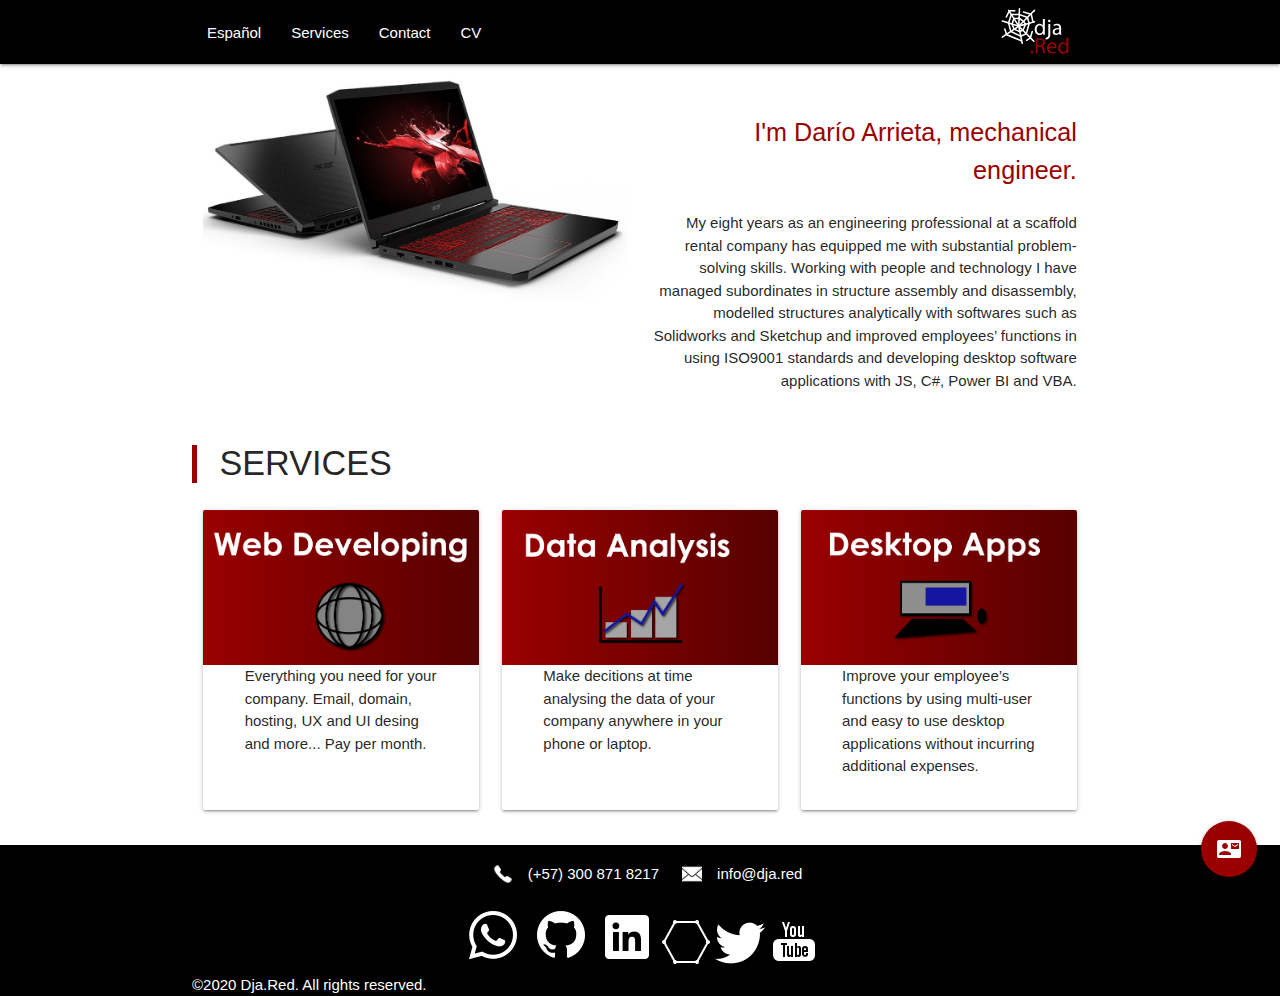
==== commit d5916c50: "otros cambios mas" ====
--- a/index.html
+++ b/index.html
@@ -2,6 +2,7 @@
 <html lang="es">
     <head>
         <title>Dja.Red</title>
+        <meta name="viewport" content="width=device-width, initial-scale=1.0">
         <link rel="shortcut icon" href="/img/FavIcon.svg" type="image/x-icon">
         <meta charset="UTM-8"/>
         <!-- favicon -->
@@ -18,21 +19,21 @@
             <nav class="headerDj black">
                 <div class="nav-wrapper container">
                     
-                    <a href="https://dja.red/" class="brand-logo right  waves-effect waves-light"><img src="/img/LogoBlack.svg" alt="Logo Dja.Red"></a>
+                    <a href="#" class="brand-logo right  waves-effect waves-light"><img src="/img/LogoBlack.svg" alt="Logo Dja.Red"></a>
                     <a href="#" data-target="mobile-demo" class="sidenav-trigger left valign-wrapper"><i class="material-icons">menu</i></a>
                     <ul class="ulDj left hide-on-med-and-down">
-                        <li><a class="valign-wrapper waves-effect waves-light" href="#">Español</a></li>
+                        <li><a class="valign-wrapper waves-effect waves-light" href="./pages/es.html">Español</a></li>
                         <li><a class="valign-wrapper waves-effect waves-light" href="#services">Services</a></li>
-                        <li><a class="valign-wrapper waves-effect waves-light" target="_blank" href="/pages/certificates.html">Certificates</a></li>
+                        <!-- <li><a class="valign-wrapper waves-effect waves-light" target="_blank" href="/pages/certificates.html">Certificates</a></li> -->
                         <li><a class="valign-wrapper waves-effect waves-light" href="#contact">Contact</a></li>
-                        <li><a class="valign-wrapper waves-effect waves-light" target="_blank" href="/docs/CV - Dario 2020 EN.pdf">HV</a></li>
+                        <li><a class="valign-wrapper waves-effect waves-light" target="_blank" href="/docs/CV - Dario 2020 EN.pdf">CV</a></li>
                     </ul>
 
                 </div>  
             </nav>
             <!-- sidebar -->
             <ul class="sidenav left" id="mobile-demo">
-                <li><a href="#">Español</a></li>
+                <li><a href="./pages/es.html">Español</a></li>
                 <li><a href="#services">Services</a></li>
                 <li><a target="_blank" href="/pages/certificates.html">Certificates</a></li>
                 <li><a href="#contact">Contact</a></li>
@@ -70,7 +71,7 @@
                 </div>
             </div>
             <!-- services -->
-            <div class="container">
+            <div id= 'services' class="container">
                 <blockquote><H4>SERVICES</H4></blockquote>
                 <div class="row">
                     <!-- Web Developing -->
@@ -85,7 +86,7 @@
                             </div>
                             <div class="card-reveal">
                               <span class="card-title grey-text text-darken-4">Web Developing<i class="material-icons right">close</i></span>
-                              <p>Don't worrie about what a domain, hosting, branding or UX desing is. You only need to know that Dja.Red is going to do everithing you need until you have an email name@company.com and professional website with 3 changes allowed per month. <br> <br> <strong class="flow-text">Just $100 USD per month.</strong> </p>
+                              <p>Don't worrie about what a domain name, hosting, branding or UX desing is. You only need to know that we will do everything necessary until you have an email (name@company.com) and a professional website with 3 changes allowed per month.   <br> <br> <strong class="flow-text">Just $100 USD per month.</strong> </p>
                               <br> <a target="_blank" href="http://fallprosystem.com.co/">Ex: Fallpro System</a>
                               <br> <a target="_blank" href="https://djarrieta.github.io/Games-Simon-says/">Ex: Dja Games</a>
                             </div>
@@ -103,7 +104,7 @@
                             </div>
                             <div class="card-reveal">
                               <span class="card-title grey-text text-darken-4">Data Analysis<i class="material-icons right">close</i></span>
-                              <p>Make decitions at time analysing the data of your company anywhere in your phone or laptop. Data models by cloud, reports online. You don't need Power BI account, you don't even need to know what Power BI is, you just are going to give us access to your data base, and we will recibe data analysis like <a target="_blank" href="https://app.powerbi.com/view?r=eyJrIjoiMWQwOTg1YjYtZDJiYi00MDIwLTg0ZjUtNTAwNjgxY2JjYmI2IiwidCI6ImExZDY2YTExLTY1YWUtNDkwYy1iNDgzLTViZTM5NjI1NjE1OSJ9">this.</a><br> <br> <strong class="flow-text">Just $100 USD per month per dashboard.</strong> </p>
+                              <p>Reports and data models by cloud and online. You don't need a Power BI account. <a target="_blank" href="https://app.powerbi.com/view?r=eyJrIjoiMWQwOTg1YjYtZDJiYi00MDIwLTg0ZjUtNTAwNjgxY2JjYmI2IiwidCI6ImExZDY2YTExLTY1YWUtNDkwYy1iNDgzLTViZTM5NjI1NjE1OSJ9">this.</a><br> <br> <strong class="flow-text">Just $100 USD per month per dashboard.</strong> </p>
                               <br> <a target="_blank" href="https://app.powerbi.com/view?r=eyJrIjoiMWQwOTg1YjYtZDJiYi00MDIwLTg0ZjUtNTAwNjgxY2JjYmI2IiwidCI6ImExZDY2YTExLTY1YWUtNDkwYy1iNDgzLTViZTM5NjI1NjE1OSJ9">Ex: Power BI Analysis</a>
                             </div>
                         </div>
@@ -113,14 +114,14 @@
                         <div class="card hoverable">
                             <div class="card-image waves-effect waves-block waves-light">
                               <img class="activator" src="/img/3.png">
-                               <p class="container" >Improve your employees functions by using multi-users, easy to use desktop and not expensives applications.</p>
+                               <p class="container" >Improve your employee’s functions by using multi-user and easy to use desktop applications without incurring additional expenses.</p>
                             </div>  
                             <div class="card-content">
                               <p></p>
                             </div>
                             <div class="card-reveal">
                                 <span class="card-title grey-text text-darken-4">Desktop Applications<i class="material-icons right">close</i></span>
-                                <p>Improve your employees functions by using multi-users, easy to use desktop and not expensives applications. <br> <br> <strong class="flow-text">Just $100 USD per month.</strong> </p>
+                                <p>IImprove your employee’s functions by using multi-user and easy to use desktop applications without incurring additional expenses. <br> <br> <strong class="flow-text">Just $100 USD per month.</strong> </p>
                                 <br> <a target="_blank" href="https://www.youtube.com/watch?v=NgOYpthzlAc">Ex: MTTO-SOFT APPLICATION</a>
                             </div>
                         </div>
@@ -129,7 +130,7 @@
             </div>
         </main>
         <!-- Footer -->
-        <footer class="black white-text">
+        <footer id="contact" class="black white-text">
             <div class="container center">
                 <div class="PrincipalContact">
                     <p class="valign-wrapper"><img src="./icon/phone_50px.png" alt="">(+57) 300 871 8217</p>
@@ -149,49 +150,6 @@
             </div>
         </footer>
 
-<!-- 
-
-
-        <footer id="contact" class="page-footer grey darken-3 z-depth-2">
-            <div class="container">
-              <div class="row">
-                <!-- Contacto 
-                
-                <div class="col l6 offset-l2 s12">
-                    <h5 class="white-text">Contact</h5>
-                    <div class="row">
-                        <div class="col s6">
-                            <a target="_blank" href="https://wa.me/573008718217" ><i class="valign-wrapper white-text"><img class="btn-ul-DJ" src="/img/whatsapp_32px.png" alt="Telefono">(+57)300 871 8217</i></a>
-                        </div>
-                        <div class="col s6">
-                            <a target="_blank" href="https://github.com/Djarrieta/"><i class="valign-wrapper white-text"><img class="btn-ul-DJ" src="/img/github_32px.png" alt="GitHub">GItHub</i></a>
-                        </div>
-                        <div class="col s6">
-                            <a target="_blank" href="https://www.linkedin.com/in/dario-jose-arrieta-deavila-ba49307b/"><i class="valign-wrapper white-text"><img class="btn-ul-DJ" src="/img/linkedin_circled_30px.png" alt="LinkedIn">LinkedIn</i></a>
-                        </div>
-                        <div class="col s6">
-                            <a target="_blank" href="https://bio.torre.co/es/dariojosearrieta"><i class="valign-wrapper white-text"><img class="btn-ul-DJ" src="/img/Torre_32px.png" alt="Torre.co">Torre.co</i></a></div>
-                        <div class="col s6">
-                            <a target="_blank" href="https://www.instagram.com/djarrietad/"><i class="valign-wrapper white-text"><img class="btn-ul-DJ" src="/img/instagram_old_26px.png" alt="Instagram">Instagram</i></a>
-                        </div>
-                        <div class="col s6">
-                            <a target="_blank" href="https://twitter.com/DaroArrieta1"><i class="valign-wrapper white-text"><img class="btn-ul-DJ" src="/img/twitter_26px.png" alt="Twitter">Twitter</i></a></div>
-                        <div class="col s6">
-                            <a target="_blank" href="https://www.facebook.com/Djarrieta"><i class="valign-wrapper white-text"><img class="btn-ul-DJ" src="/img/facebook_old_32px.png" alt="Facebook">Facebook</i></a>
-                        </div>
-                        <div class="col s6">
-                            <a target="_blank" href="https://www.youtube.com/channel/UC6nZdwHrNtNUeKUFjqcB-1Q?view_as=subscriber"><i class="valign-wrapper white-text"><img class="btn-ul-DJ" src="/img/YouTube_30px.png" alt="Youtube">YouTube</i></a>
-                        </div>
-                    </div>
-                </div>
-              </div>    
-            </div>
-            <div class="footer-copyright black">
-              <div class="container">
-              © 2020 Dja.Red. All rights reserved.
-              </div>
-            </div>
-        </footer> -->
         <!-- Materialize Compiled and minified JavaScript -->
         <script src="https://cdnjs.cloudflare.com/ajax/libs/materialize/1.0.0/js/materialize.min.js"></script>
         <!-- https://www.smtpjs.com/ -->
--- a/css/styles.css
+++ b/css/styles.css
@@ -24,7 +24,9 @@
 .fixed-action-btn :hover{
     background-color: black;
 }
-
+.card{
+    height: 300px;
+}
 .btn-ul-DJ{
     margin-top: 13px;
 }
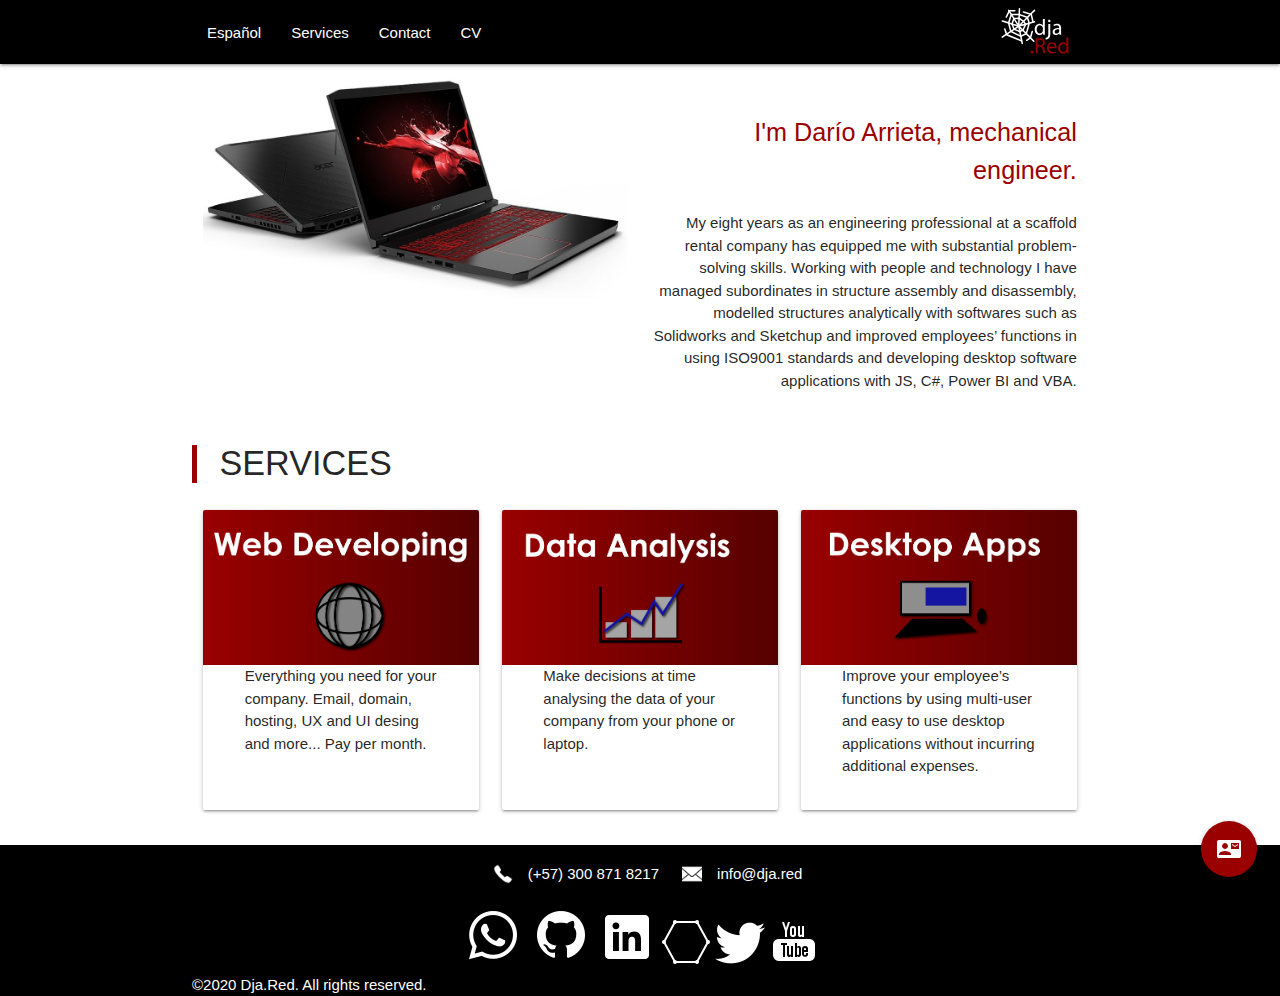
==== commit 46521b33: "correciones brandon" ====
--- a/index.html
+++ b/index.html
@@ -86,7 +86,7 @@
                             </div>
                             <div class="card-reveal">
                               <span class="card-title grey-text text-darken-4">Web Developing<i class="material-icons right">close</i></span>
-                              <p>Don't worrie about what a domain name, hosting, branding or UX desing is. You only need to know that we will do everything necessary until you have an email (name@company.com) and a professional website with 3 changes allowed per month.   <br> <br> <strong class="flow-text">Just $100 USD per month.</strong> </p>
+                              <p>Don't worry about what a domain name, hosting, branding or UX desing is. You only need to know that we will do everything necessary until you have an email (name@company.com) and a professional website. For more information contact us.   <br> <br> <strong class="flow-text">Just $100 USD per month.</strong> </p>
                               <br> <a target="_blank" href="http://fallprosystem.com.co/">Ex: Fallpro System</a>
                               <br> <a target="_blank" href="https://djarrieta.github.io/Games-Simon-says/">Ex: Dja Games</a>
                             </div>
@@ -97,7 +97,7 @@
                         <div class="card hoverable">
                             <div class="card-image waves-effect waves-block waves-light">
                               <img class="activator" src="/img/2.png">
-                               <p class="container" >Make decitions at time analysing the data of your company anywhere in your phone or laptop. </p>
+                               <p class="container" >Make decisions at time analysing the data of your company from your phone or laptop. </p>
                             </div>  
                             <div class="card-content">
                               <p></p>
